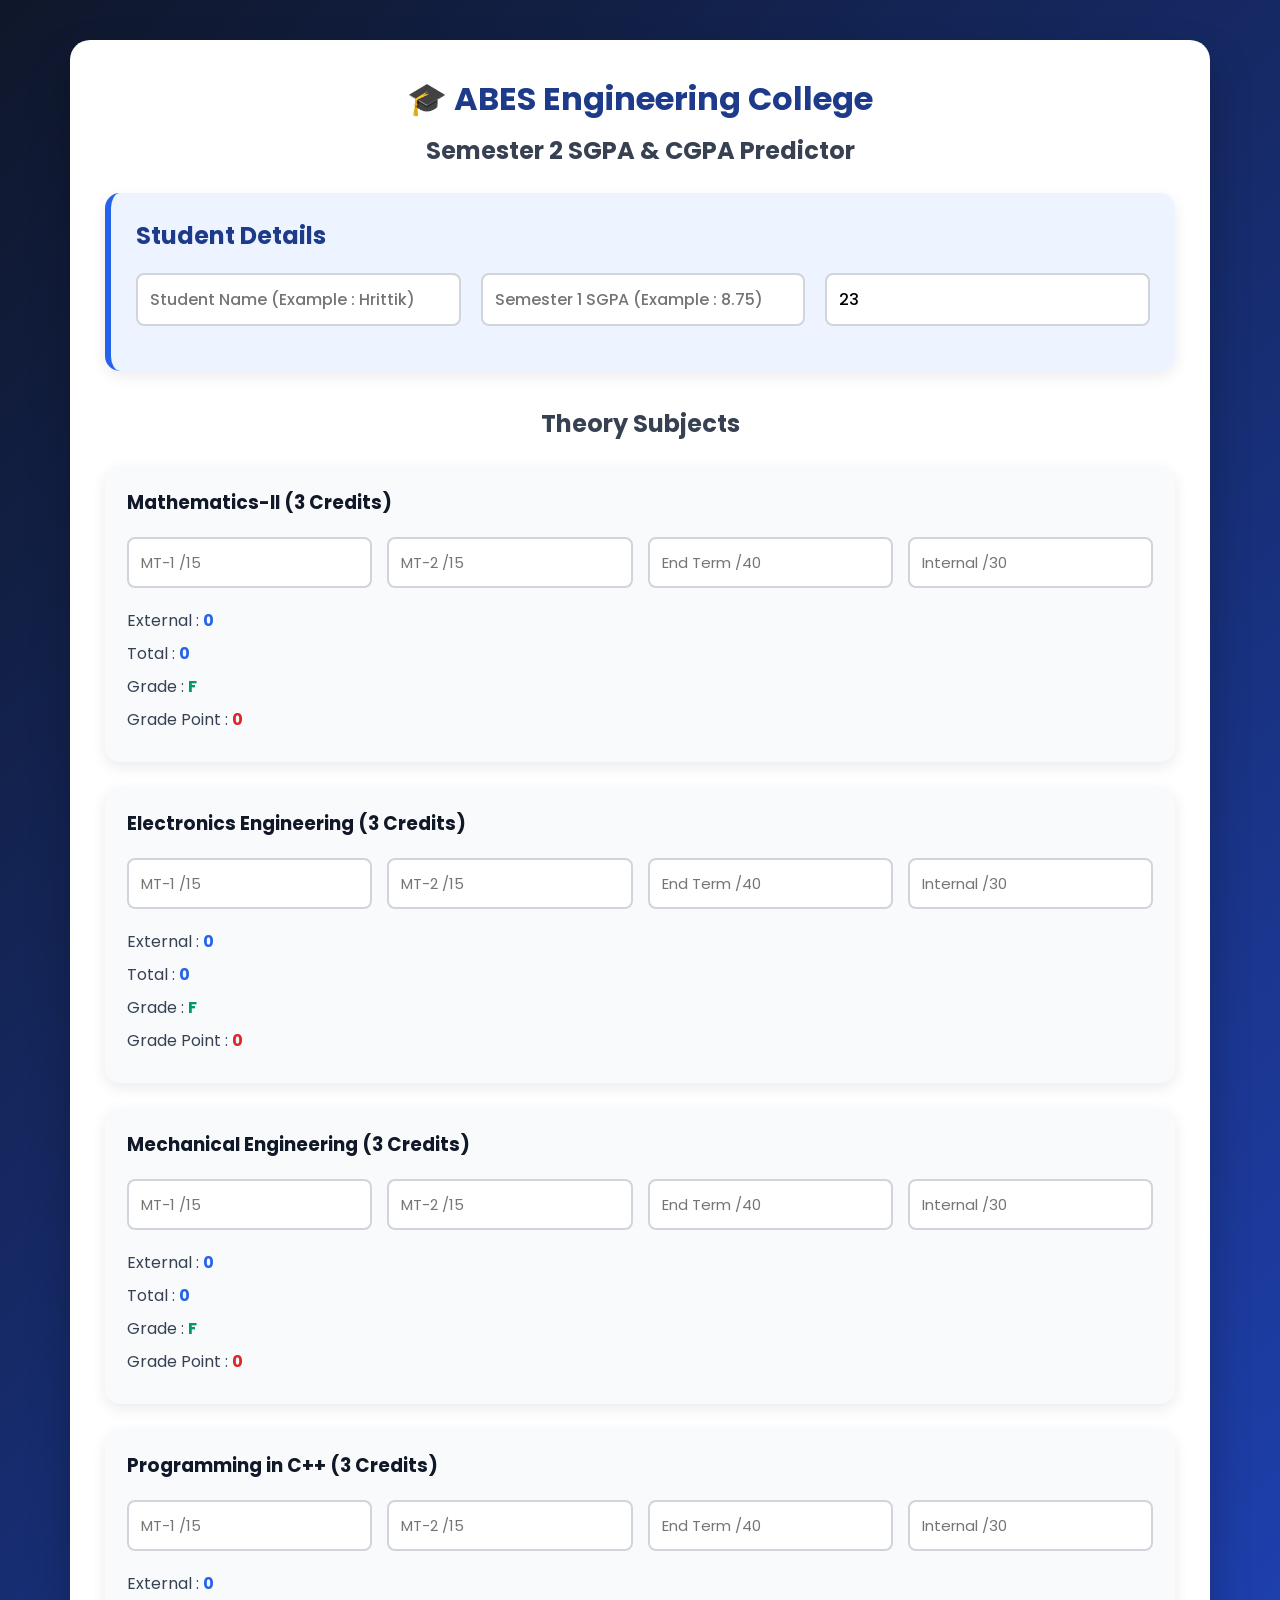
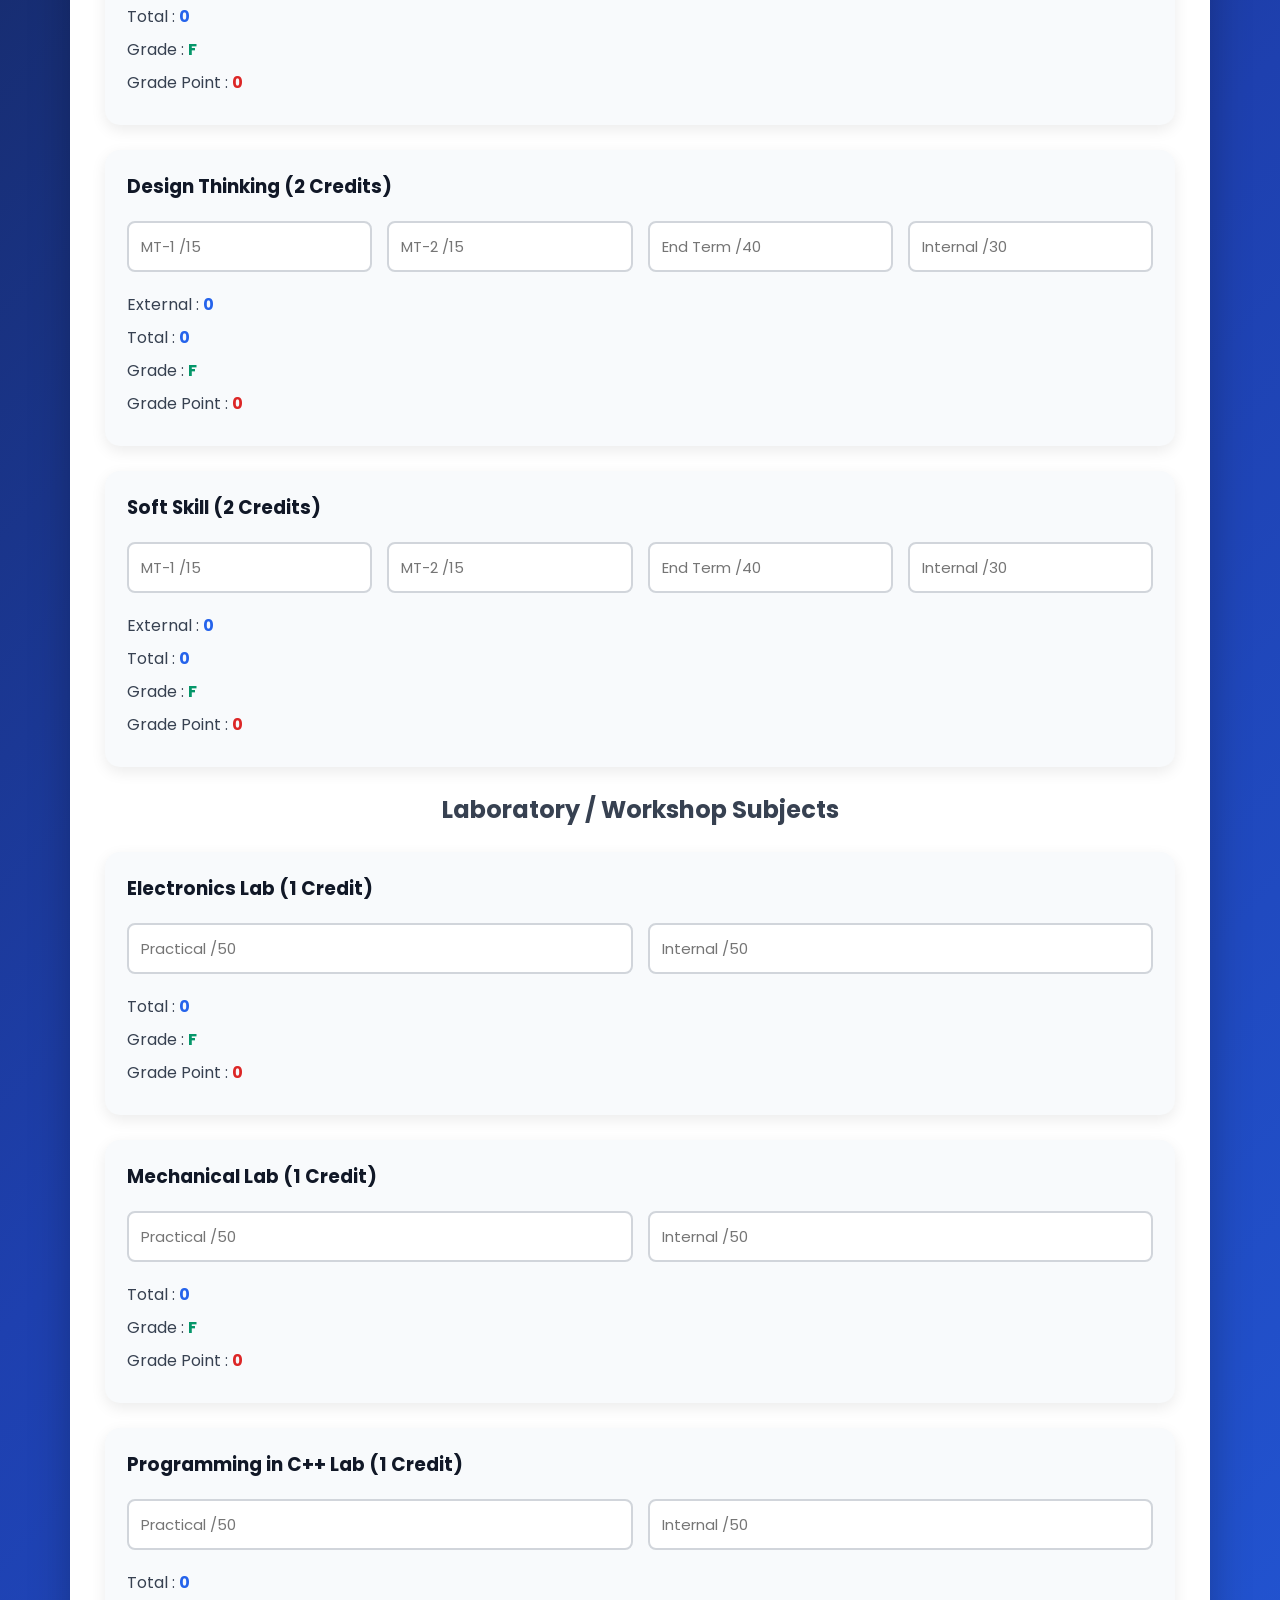
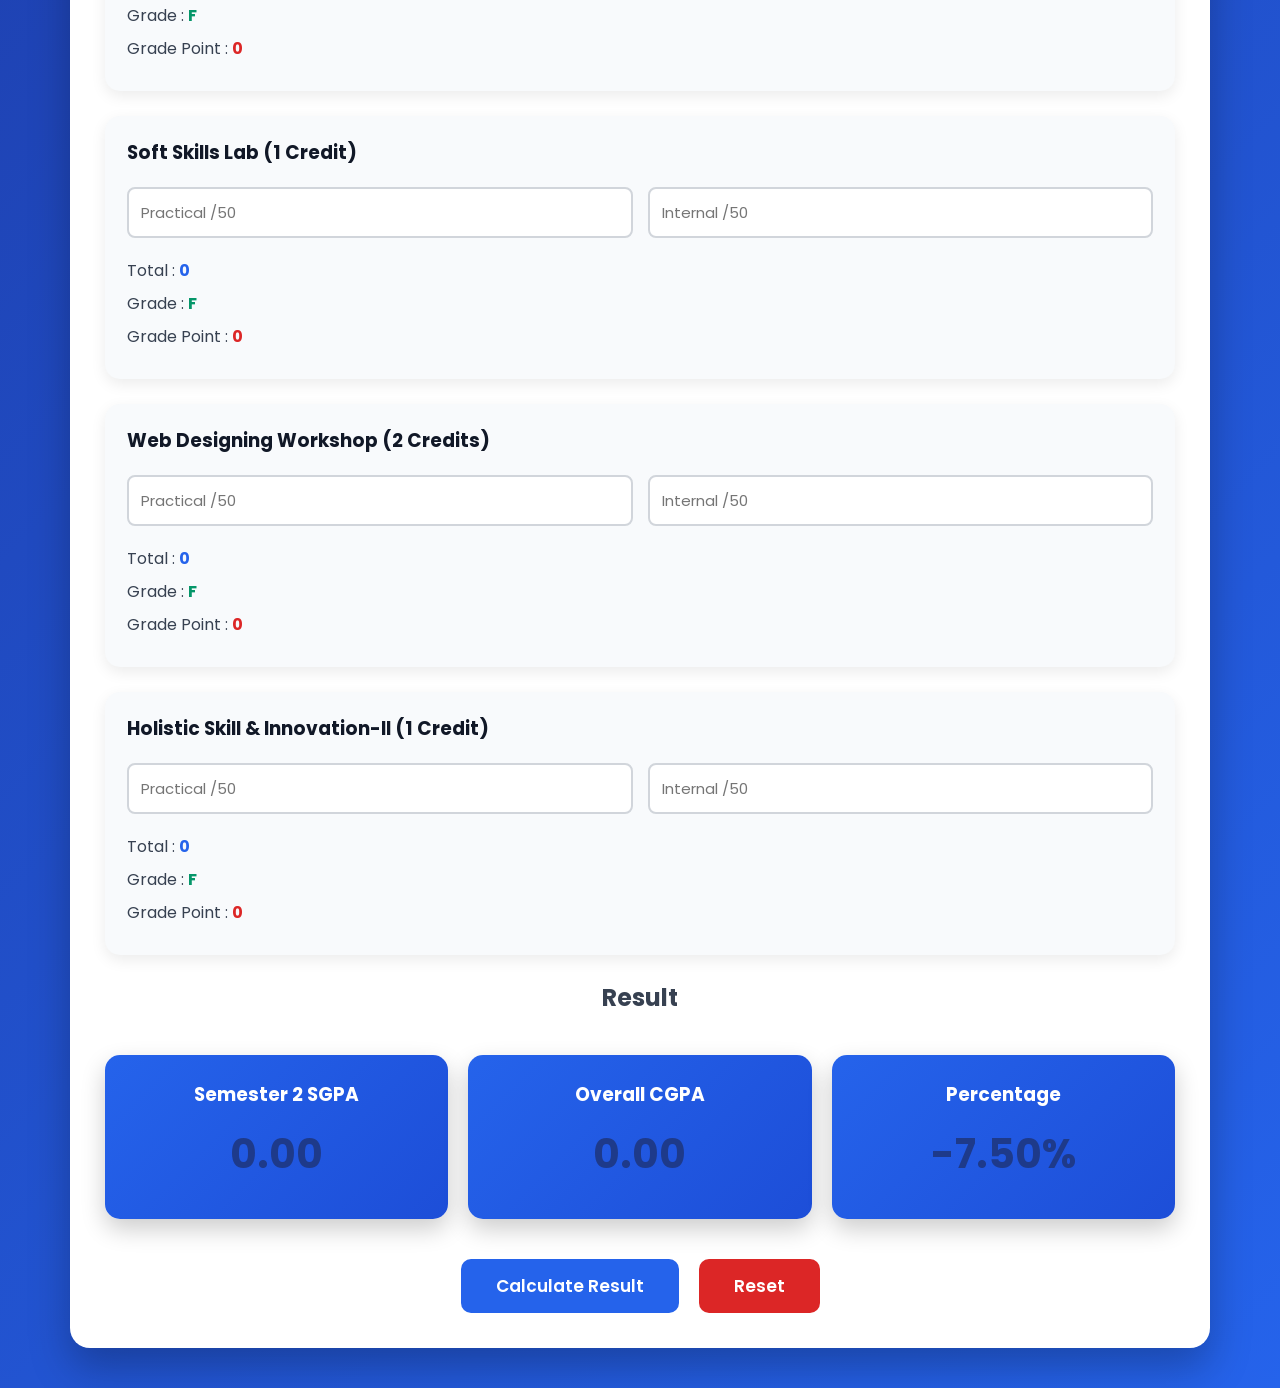
==== index.html @ 2aecf7f4 "cgpa calculator" ====
<!DOCTYPE html>
<html lang="en">

<head>

<meta charset="UTF-8">

<meta name="viewport" content="width=device-width, initial-scale=1.0">

<title>ABES SGPA & CGPA Predictor</title>

<link rel="stylesheet" href="style.css">

<link href="https://fonts.googleapis.com/css2?family=Poppins:wght@300;400;500;600;700&display=swap" rel="stylesheet">

</head>

<body>

<div class="container">

<h1>🎓 ABES Engineering College</h1>

<h2>Semester 2 SGPA & CGPA Predictor</h2>


<!-- ================= STUDENT DETAILS ================= -->

<div class="student-details">

<h2>Student Details</h2>

<div class="inputs">

<input
type="text"
id="studentName"
placeholder="Student Name (Example : Hrittik)">

<input
type="number"
id="previousSGPA"
placeholder="Semester 1 SGPA (Example : 8.75)"
step="0.01"
min="0"
max="10">

<input
type="number"
id="previousCredits"
placeholder="Semester 1 Credits"
value="23"
min="0"
max="100">

</div>

</div>


<!-- ================= THEORY SUBJECTS ================= -->

<h2>Theory Subjects</h2>


<!-- Mathematics-II -->

<div class="subject-card theory" data-credit="3">

<h3>Mathematics-II (3 Credits)</h3>

<div class="inputs">

<input type="number" class="mt1" placeholder="MT-1 /15" min="0" max="15">

<input type="number" class="mt2" placeholder="MT-2 /15" min="0" max="15">

<input type="number" class="end" placeholder="End Term /40" min="0" max="40">

<input type="number" class="internal" placeholder="Internal /30" min="0" max="30">

</div>

<p>External : <span class="external">0</span></p>

<p>Total : <span class="total">0</span></p>

<p>Grade : <span class="grade">--</span></p>

<p>Grade Point : <span class="gp">0</span></p>

</div>



<!-- Electronics Engineering -->

<div class="subject-card theory" data-credit="3">

<h3>Electronics Engineering (3 Credits)</h3>

<div class="inputs">

<input type="number" class="mt1" placeholder="MT-1 /15" min="0" max="15">

<input type="number" class="mt2" placeholder="MT-2 /15" min="0" max="15">

<input type="number" class="end" placeholder="End Term /40" min="0" max="40">

<input type="number" class="internal" placeholder="Internal /30" min="0" max="30">

</div>

<p>External : <span class="external">0</span></p>

<p>Total : <span class="total">0</span></p>

<p>Grade : <span class="grade">--</span></p>

<p>Grade Point : <span class="gp">0</span></p>

</div>



<!-- Mechanical Engineering -->

<div class="subject-card theory" data-credit="3">

<h3>Mechanical Engineering (3 Credits)</h3>

<div class="inputs">

<input type="number" class="mt1" placeholder="MT-1 /15" min="0" max="15">

<input type="number" class="mt2" placeholder="MT-2 /15" min="0" max="15">

<input type="number" class="end" placeholder="End Term /40" min="0" max="40">

<input type="number" class="internal" placeholder="Internal /30" min="0" max="30">

</div>

<p>External : <span class="external">0</span></p>

<p>Total : <span class="total">0</span></p>

<p>Grade : <span class="grade">--</span></p>

<p>Grade Point : <span class="gp">0</span></p>

</div><!-- Programming in C++ -->

<div class="subject-card theory" data-credit="3">

<h3>Programming in C++ (3 Credits)</h3>

<div class="inputs">

<input type="number" class="mt1" placeholder="MT-1 /15" min="0" max="15">

<input type="number" class="mt2" placeholder="MT-2 /15" min="0" max="15">

<input type="number" class="end" placeholder="End Term /40" min="0" max="40">

<input type="number" class="internal" placeholder="Internal /30" min="0" max="30">

</div>

<p>External : <span class="external">0</span></p>

<p>Total : <span class="total">0</span></p>

<p>Grade : <span class="grade">--</span></p>

<p>Grade Point : <span class="gp">0</span></p>

</div>



<!-- Design Thinking -->

<div class="subject-card theory" data-credit="2">

<h3>Design Thinking (2 Credits)</h3>

<div class="inputs">

<input type="number" class="mt1" placeholder="MT-1 /15" min="0" max="15">

<input type="number" class="mt2" placeholder="MT-2 /15" min="0" max="15">

<input type="number" class="end" placeholder="End Term /40" min="0" max="40">

<input type="number" class="internal" placeholder="Internal /30" min="0" max="30">

</div>

<p>External : <span class="external">0</span></p>

<p>Total : <span class="total">0</span></p>

<p>Grade : <span class="grade">--</span></p>

<p>Grade Point : <span class="gp">0</span></p>

</div>



<!-- Soft Skill -->

<div class="subject-card theory" data-credit="2">

<h3>Soft Skill (2 Credits)</h3>

<div class="inputs">

<input type="number" class="mt1" placeholder="MT-1 /15" min="0" max="15">

<input type="number" class="mt2" placeholder="MT-2 /15" min="0" max="15">

<input type="number" class="end" placeholder="End Term /40" min="0" max="40">

<input type="number" class="internal" placeholder="Internal /30" min="0" max="30">

</div>

<p>External : <span class="external">0</span></p>

<p>Total : <span class="total">0</span></p>

<p>Grade : <span class="grade">--</span></p>

<p>Grade Point : <span class="gp">0</span></p>

</div><!-- ================= LAB SUBJECTS ================= -->

<h2>Laboratory / Workshop Subjects</h2>

<!-- Electronics Lab -->
<div class="subject-card lab" data-credit="1">

    <h3>Electronics Lab (1 Credit)</h3>

    <div class="inputs">

        <input type="number" class="practical" placeholder="Practical /50" min="0" max="50">

        <input type="number" class="internalLab" placeholder="Internal /50" min="0" max="50">

    </div>

    <p>Total : <span class="total">0</span></p>

    <p>Grade : <span class="grade">--</span></p>

    <p>Grade Point : <span class="gp">0</span></p>

</div>


<!-- Mechanical Lab -->
<div class="subject-card lab" data-credit="1">

    <h3>Mechanical Lab (1 Credit)</h3>

    <div class="inputs">

        <input type="number" class="practical" placeholder="Practical /50" min="0" max="50">

        <input type="number" class="internalLab" placeholder="Internal /50" min="0" max="50">

    </div>

    <p>Total : <span class="total">0</span></p>

    <p>Grade : <span class="grade">--</span></p>

    <p>Grade Point : <span class="gp">0</span></p>

</div>


<!-- Programming in C++ Lab -->
<div class="subject-card lab" data-credit="1">

    <h3>Programming in C++ Lab (1 Credit)</h3>

    <div class="inputs">

        <input type="number" class="practical" placeholder="Practical /50" min="0" max="50">

        <input type="number" class="internalLab" placeholder="Internal /50" min="0" max="50">

    </div>

    <p>Total : <span class="total">0</span></p>

    <p>Grade : <span class="grade">--</span></p>

    <p>Grade Point : <span class="gp">0</span></p>

</div>


<!-- CAD Lab -->
<div class="subject-card lab" data-credit="1">

    <h3>Soft Skills Lab (1 Credit)</h3>

    <div class="inputs">

        <input type="number" class="practical" placeholder="Practical /50" min="0" max="50">

        <input type="number" class="internalLab" placeholder="Internal /50" min="0" max="50">

    </div>

    <p>Total : <span class="total">0</span></p>

    <p>Grade : <span class="grade">--</span></p>

    <p>Grade Point : <span class="gp">0</span></p>

</div>


<!-- Web Designing Workshop -->
<div class="subject-card lab" data-credit="2">

    <h3>Web Designing Workshop (2 Credits)</h3>

    <div class="inputs">

        <input type="number" class="practical" placeholder="Practical /50" min="0" max="50">

        <input type="number" class="internalLab" placeholder="Internal /50" min="0" max="50">

    </div>

    <p>Total : <span class="total">0</span></p>

    <p>Grade : <span class="grade">--</span></p>

    <p>Grade Point : <span class="gp">0</span></p>

</div>


<!-- Holistic Skill & Innovation-II -->
<div class="subject-card lab" data-credit="1">

    <h3>Holistic Skill & Innovation-II (1 Credit)</h3>

    <div class="inputs">

        <input type="number" class="practical" placeholder="Practical /50" min="0" max="50">

        <input type="number" class="internalLab" placeholder="Internal /50" min="0" max="50">

    </div>

    <p>Total : <span class="total">0</span></p>

    <p>Grade : <span class="grade">--</span></p>

    <p>Grade Point : <span class="gp">0</span></p>

</div>


<!-- ================= RESULT ================= -->

<h2>Result</h2>

<div class="result-section">

    <div class="result-card">

        <h3>Semester 2 SGPA</h3>

        <h1 id="sgpa">0.00</h1>

    </div>

    <div class="result-card">

        <h3>Overall CGPA</h3>

        <h1 id="cgpa">0.00</h1>

    </div>

    <div class="result-card">

        <h3>Percentage</h3>

        <h1 id="percentage">0.00%</h1>

    </div>

</div>


<!-- ================= BUTTONS ================= -->

<div class="button-box">

    <button id="calculateBtn">
        Calculate Result
    </button>

    <button id="resetBtn">
        Reset
    </button>

</div>

</div>

<script src="script.js"></script>

</body>
</html>
---- style.css ----
/* ===========================
   Google Font
=========================== */
@import url('https://fonts.googleapis.com/css2?family=Poppins:wght@300;400;500;600;700&display=swap');

*{
    margin:0;
    padding:0;
    box-sizing:border-box;
    font-family:'Poppins',sans-serif;
}

body{

    background:linear-gradient(135deg,#0f172a,#1e40af,#2563eb);

    min-height:100vh;

    padding:40px;

}

.container{

    width:95%;

    max-width:1200px;

    margin:auto;

    background:white;

    border-radius:20px;

    padding:35px;

    box-shadow:0 20px 40px rgba(0,0,0,.25);

}

h1{

    text-align:center;

    color:#1e3a8a;

    margin-bottom:10px;

}

h2{

    text-align:center;

    color:#374151;

    margin-bottom:25px;

}

h3{

    color:#111827;

}

.sem1-card{

    background:#dbeafe;

    border-left:6px solid #2563eb;

    padding:20px;

    border-radius:12px;

    margin-bottom:30px;

    text-align:center;

}

.sem1-card h1{

    color:#2563eb;

    margin:10px 0;

}

.subject-card{

    background:#f8fafc;

    border-radius:15px;

    padding:20px;

    margin-bottom:25px;

    box-shadow:0 5px 15px rgba(0,0,0,.08);

    transition:.3s;

}

.subject-card:hover{

    transform:translateY(-5px);

}

.inputs{

    display:grid;

    grid-template-columns:repeat(auto-fit,minmax(180px,1fr));

    gap:15px;

    margin:20px 0;

}

input{

    padding:12px;

    border:2px solid #d1d5db;

    border-radius:8px;

    font-size:15px;

    transition:.3s;

}

input:focus{

    outline:none;

    border-color:#2563eb;

    box-shadow:0 0 8px rgba(37,99,235,.3);

}

.subject-card p{

    margin:8px 0;

    font-size:16px;

    color:#374151;

}

.external,
.total{

    color:#2563eb;

    font-weight:700;

}

.grade{

    color:#059669;

    font-weight:700;

}

.gp{

    color:#dc2626;

    font-weight:700;

}/* ===========================
   RESULT SECTION
=========================== */

.result-section{

    display:grid;

    grid-template-columns:repeat(auto-fit,minmax(250px,1fr));

    gap:20px;

    margin-top:40px;

}

.result-card{

    background:linear-gradient(135deg,#2563eb,#1d4ed8);

    color:white;

    padding:25px;

    border-radius:15px;

    text-align:center;

    box-shadow:0 10px 25px rgba(0,0,0,.20);

    transition:.3s;

}

.result-card:hover{

    transform:translateY(-8px);

}

.result-card h3{

    color:white;

    margin-bottom:15px;

}

.result-card h1{

    font-size:40px;

    font-weight:700;

    transition:.3s;

}



/* ===========================
   BUTTONS
=========================== */

.button-box{

    display:flex;

    justify-content:center;

    gap:20px;

    margin-top:40px;

    flex-wrap:wrap;

}

button{

    padding:14px 35px;

    border:none;

    border-radius:10px;

    cursor:pointer;

    font-size:17px;

    font-weight:600;

    transition:.3s;

}

#calculateBtn{

    background:#2563eb;

    color:white;

}

#calculateBtn:hover{

    background:#1d4ed8;

    transform:translateY(-3px);

}

#resetBtn{

    background:#dc2626;

    color:white;

}

#resetBtn:hover{

    background:#b91c1c;

    transform:translateY(-3px);

}



/* ===========================
   SCROLL BAR
=========================== */

::-webkit-scrollbar{

    width:10px;

}

::-webkit-scrollbar-thumb{

    background:#2563eb;

    border-radius:20px;

}

::-webkit-scrollbar-track{

    background:#e5e7eb;

}



/* ===========================
   MOBILE RESPONSIVE
=========================== */

@media(max-width:900px){

    body{

        padding:20px;

    }

    .container{

        width:100%;

        padding:20px;

    }

    .inputs{

        grid-template-columns:1fr 1fr;

    }

}



@media(max-width:600px){

    h1{

        font-size:26px;

    }

    h2{

        font-size:20px;

    }

    h3{

        font-size:18px;

    }

    .inputs{

        grid-template-columns:1fr;

    }

    input{

        width:100%;

    }

    .button-box{

        flex-direction:column;

    }

    button{

        width:100%;

    }

    .result-card h1{

        font-size:32px;

    }

}



/* ===========================
   ANIMATION
=========================== */

@keyframes fadeIn{

    from{

        opacity:0;

        transform:translateY(30px);

    }

    to{

        opacity:1;

        transform:translateY(0);

    }

}

.container{

    animation:fadeIn .8s ease;

}
/* ===========================
   STUDENT DETAILS
=========================== */

.student-details{

    background:#eef4ff;

    border-left:6px solid #2563eb;

    padding:25px;

    border-radius:15px;

    margin-bottom:35px;

    box-shadow:0 5px 15px rgba(0,0,0,.08);

}

.student-details h2{

    text-align:left;

    margin-bottom:20px;

    color:#1e3a8a;

}

.student-details .inputs{

    display:grid;

    grid-template-columns:repeat(auto-fit,minmax(250px,1fr));

    gap:20px;

}

.student-details input{

    background:white;

    font-size:16px;

    font-weight:500;

}

.subject-card{

    border:2px solid transparent;

}

.subject-card:focus-within{

    border-color:#2563eb;

}
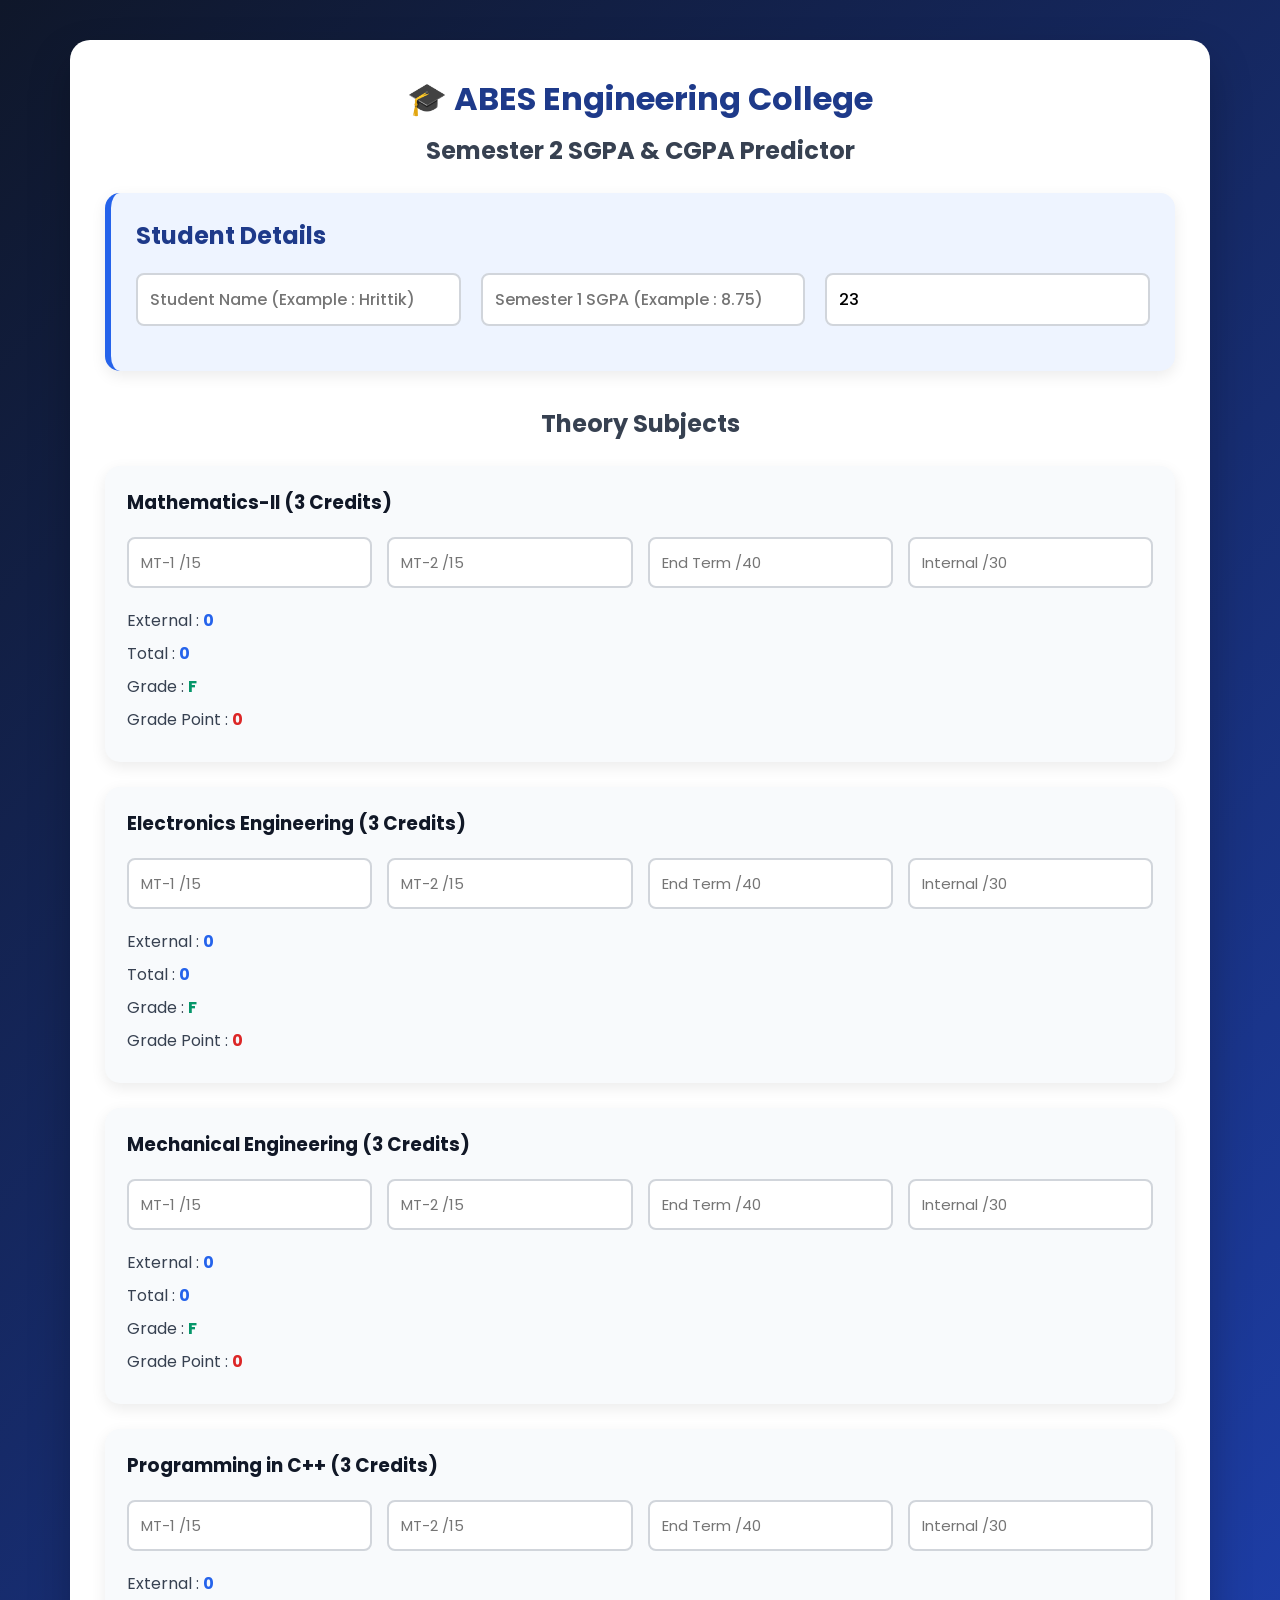
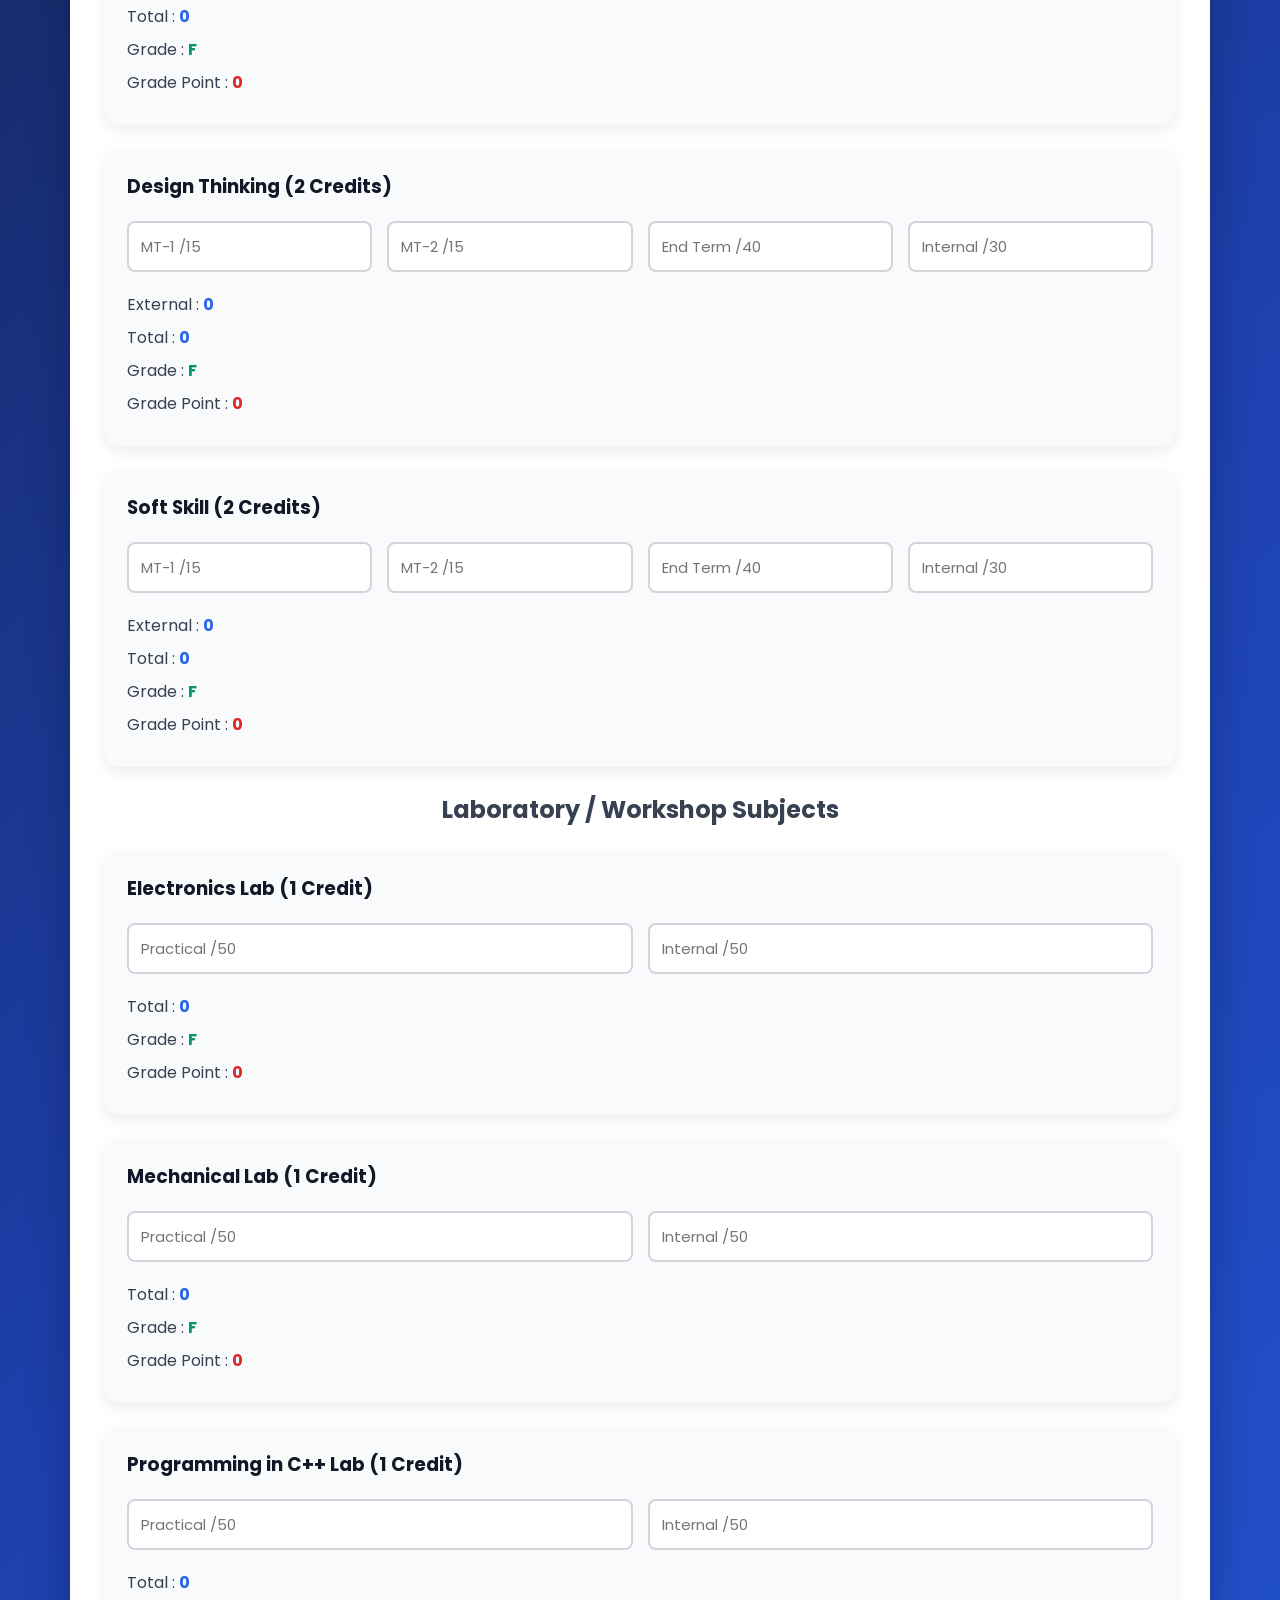
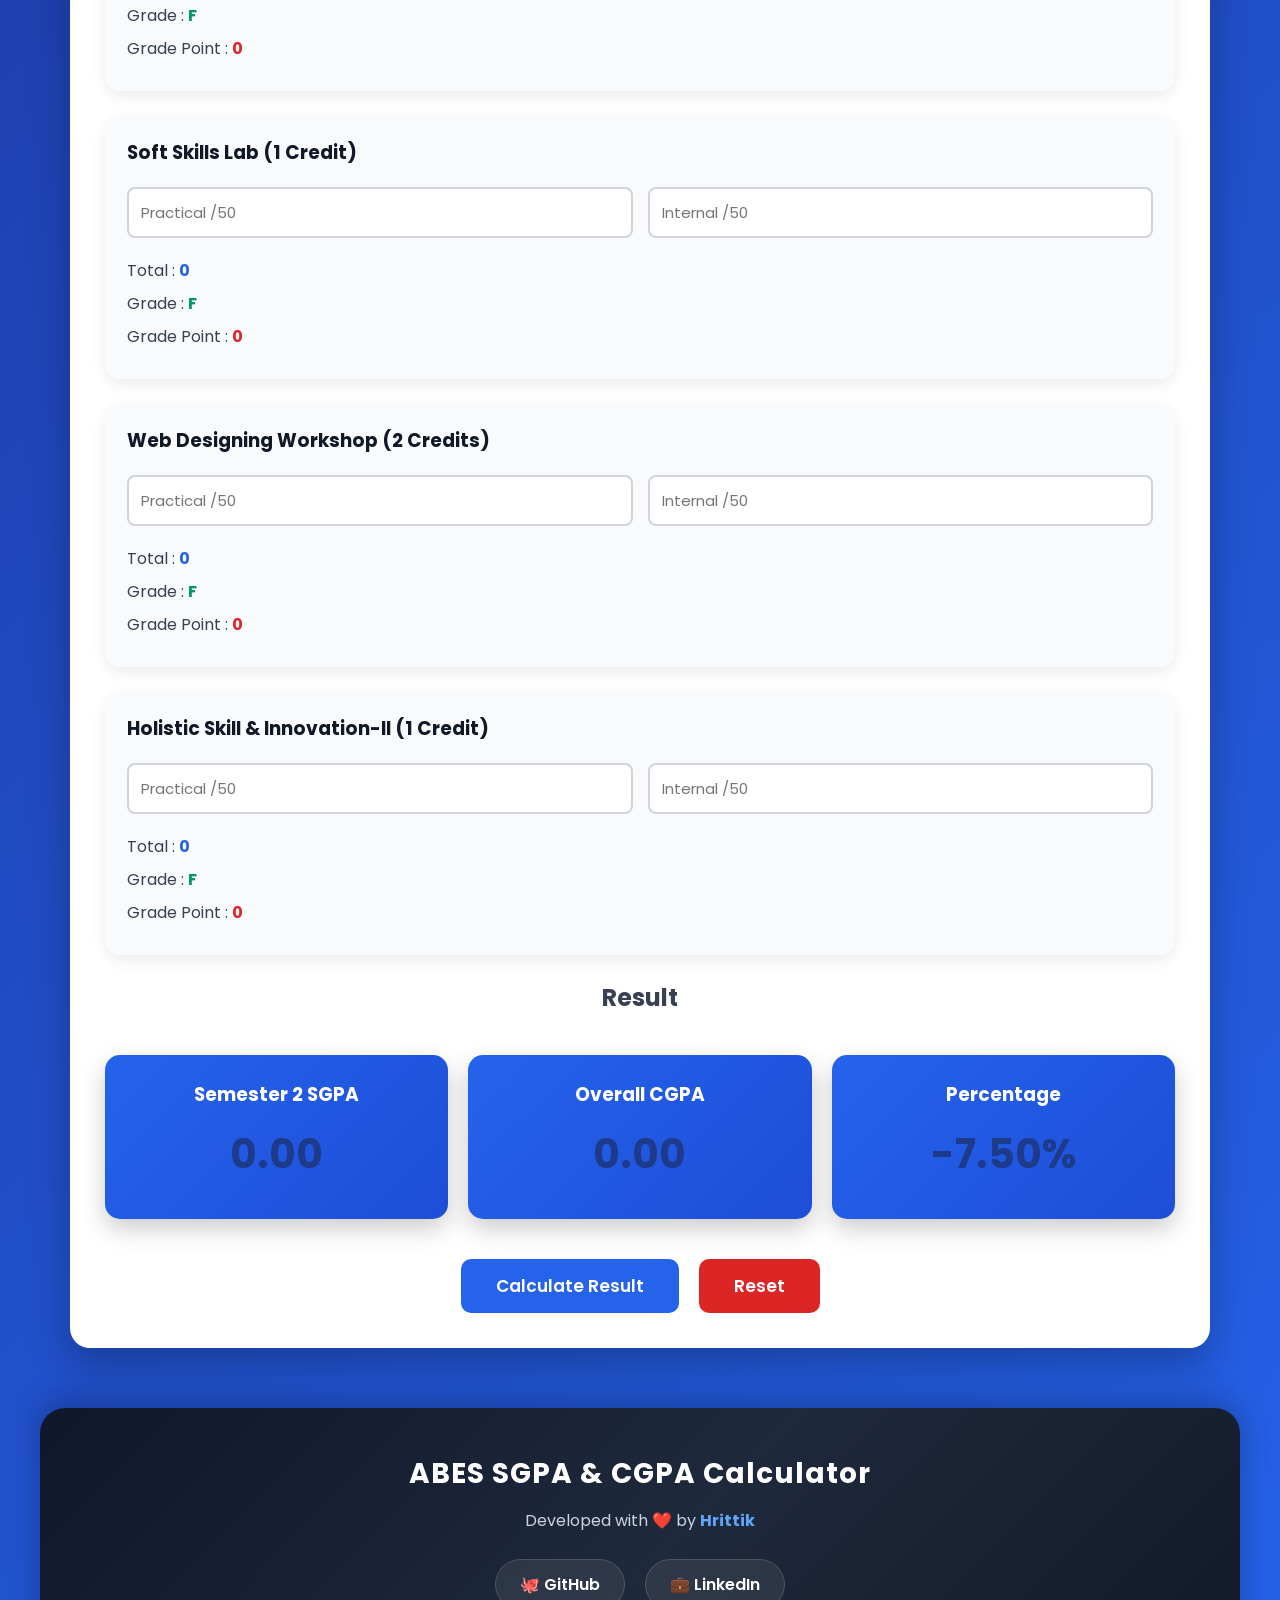
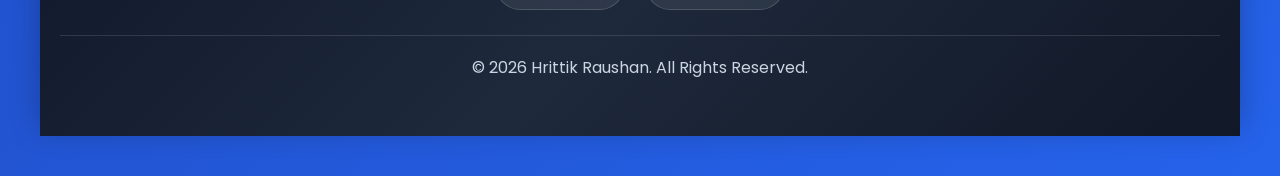
==== commit a839fa78: "CGPA Calculator" ====
--- a/index.html
+++ b/index.html
@@ -421,6 +421,29 @@
 </div>
 
 <script src="script.js"></script>
+<footer class="footer">
+
+    <h3>ABES SGPA & CGPA Calculator</h3>
+
+    <p>Developed with ❤️ by <strong>Hrittik</strong></p>
+
+    <div class="footer-links">
+
+        <a href="https://github.com/hrittikr" target="_blank">
+            🐙 GitHub
+        </a>
+
+        <a href="https://www.linkedin.com/in/hrittik-raushan-a6577b202/" target="_blank">
+            💼 LinkedIn
+        </a>
+
+    </div>
+
+    <p class="copyright">
+        © 2026 Hrittik Raushan. All Rights Reserved.
+    </p>
+
+</footer>
 
 </body>
 </html>
--- a/style.css
+++ b/style.css
@@ -508,4 +508,96 @@
 
     border-color:#2563eb;
 
-}+}
+/* ===========================
+   PREMIUM FOOTER
+=========================== */
+
+.footer{
+    margin-top:60px;
+    padding:45px 20px;
+    background:linear-gradient(135deg,#0f172a,#1e293b,#111827);
+    color:#fff;
+    text-align:center;
+    border-radius:25px 25px 0 0;
+    box-shadow:0 -8px 30px rgba(0,0,0,.25);
+}
+
+.footer h3{
+    font-size:28px;
+    margin-bottom:12px;
+    color:#ffffff;
+    letter-spacing:1px;
+}
+
+.footer p{
+    color:#cbd5e1;
+    font-size:16px;
+    margin:10px 0;
+    line-height:1.7;
+}
+
+.footer strong{
+    color:#60a5fa;
+}
+
+.footer-links{
+    margin:25px 0;
+    display:flex;
+    justify-content:center;
+    gap:20px;
+    flex-wrap:wrap;
+}
+
+.footer-links a{
+    display:flex;
+    align-items:center;
+    gap:8px;
+    padding:12px 24px;
+    border-radius:50px;
+    background:rgba(255,255,255,.08);
+    backdrop-filter:blur(10px);
+    border:1px solid rgba(255,255,255,.15);
+    color:#fff;
+    text-decoration:none;
+    font-weight:600;
+    transition:.35s ease;
+}
+
+.footer-links a:hover{
+    transform:translateY(-5px);
+    background:#2563eb;
+    box-shadow:0 10px 25px rgba(37,99,235,.45);
+}
+
+.copyright{
+    margin-top:25px;
+    font-size:14px;
+    color:#94a3b8;
+    border-top:1px solid rgba(255,255,255,.12);
+    padding-top:18px;
+}
+
+/* Mobile */
+
+@media(max-width:768px){
+
+    .footer{
+        padding:35px 15px;
+    }
+
+    .footer h3{
+        font-size:22px;
+    }
+
+    .footer-links{
+        flex-direction:column;
+        align-items:center;
+    }
+
+    .footer-links a{
+        width:220px;
+        justify-content:center;
+    }
+
+}
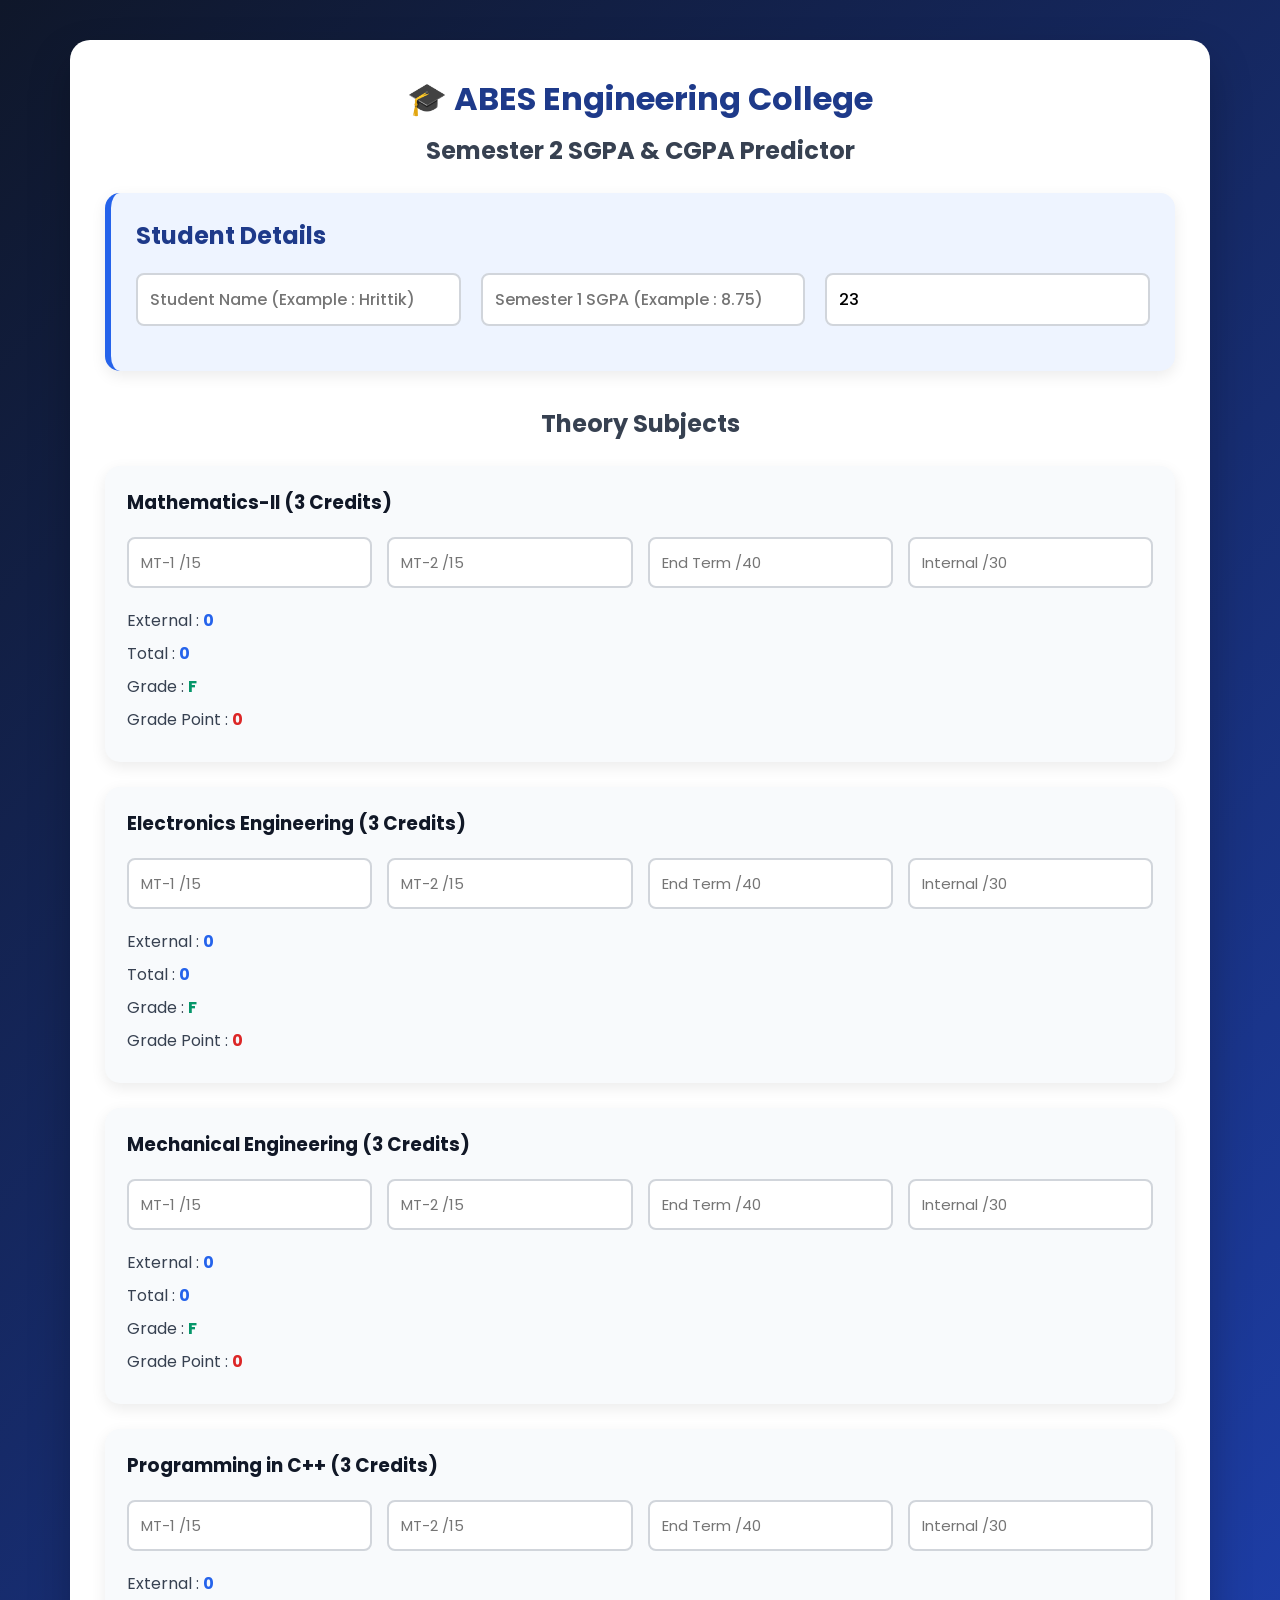
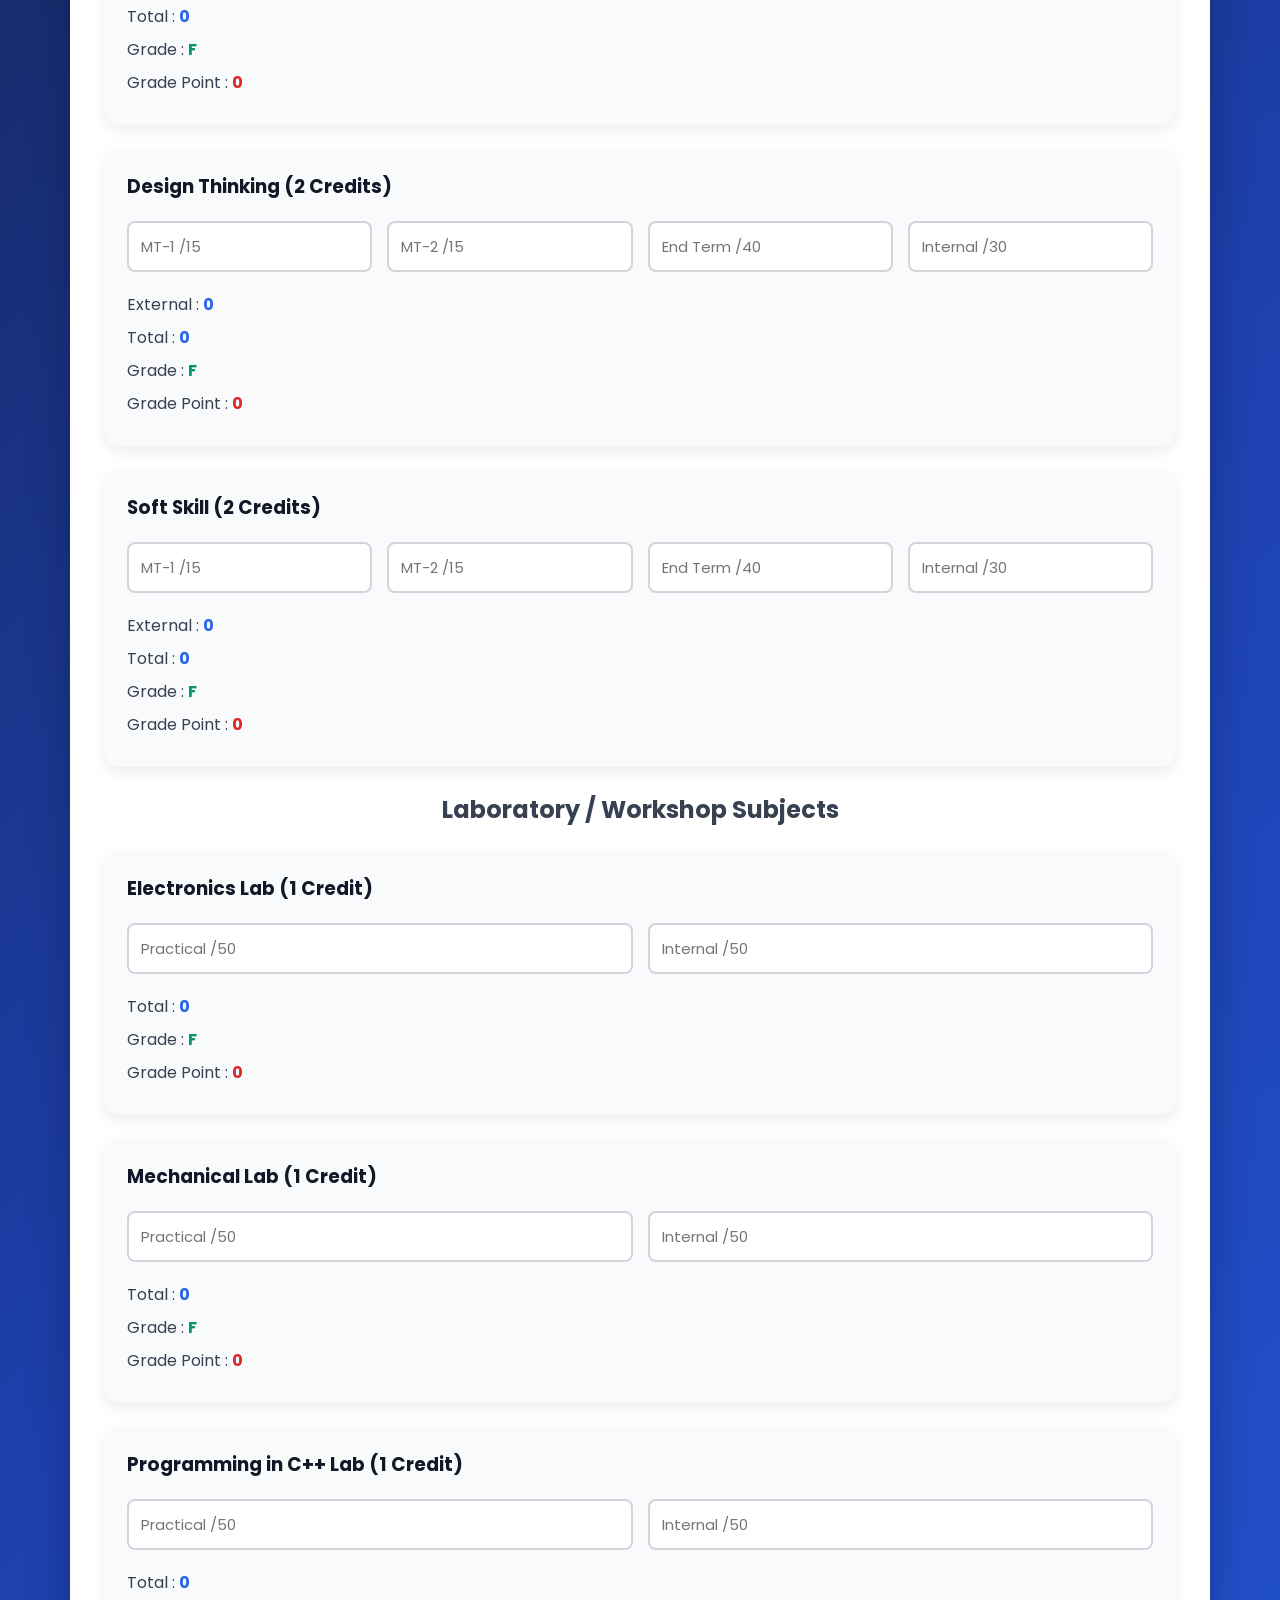
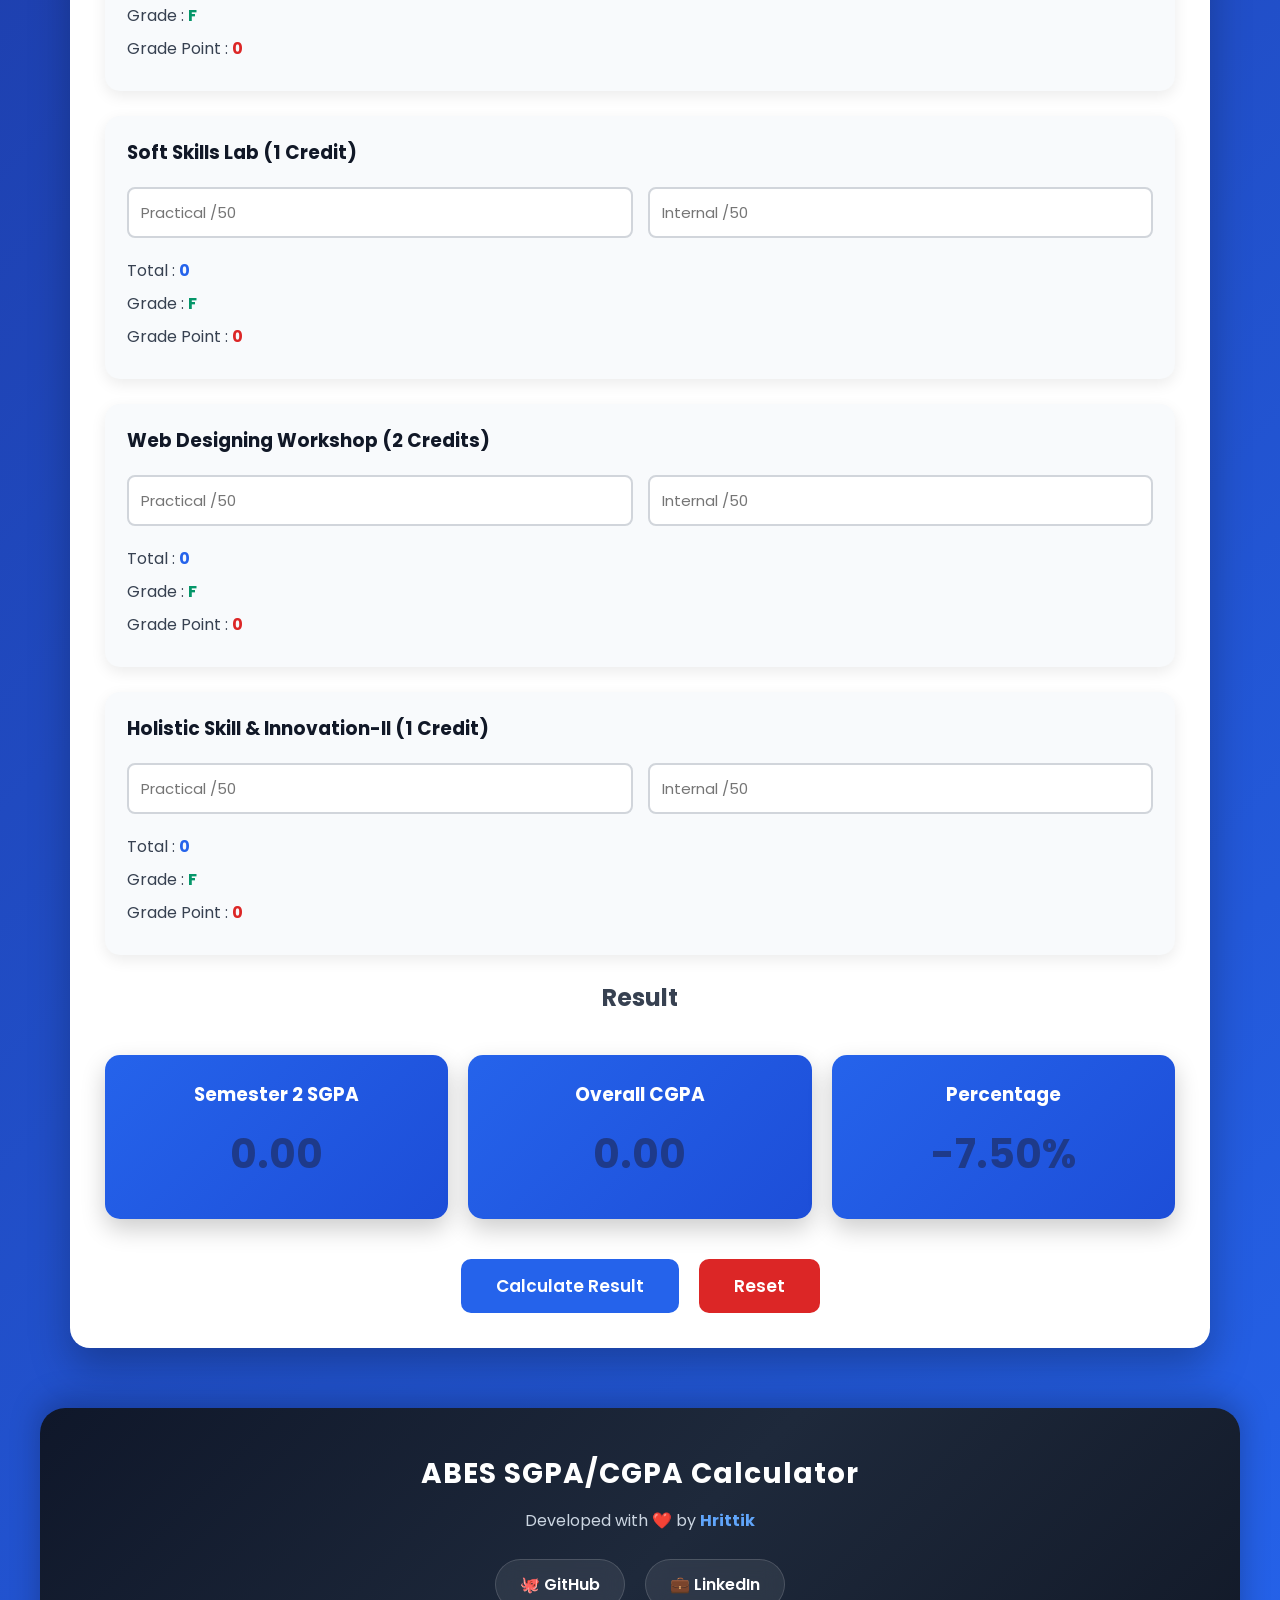
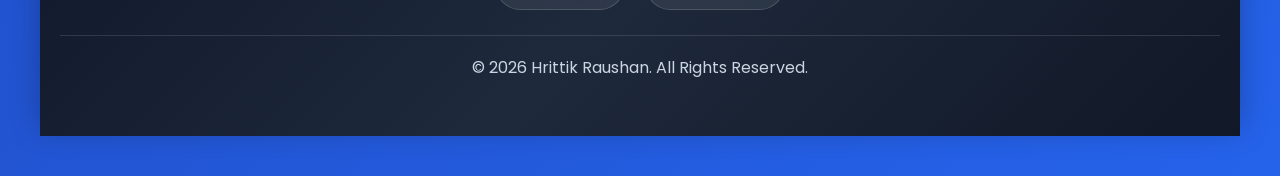
==== commit 3967dfa9: "CGPA" ====
--- a/index.html
+++ b/index.html
@@ -423,7 +423,7 @@
 <script src="script.js"></script>
 <footer class="footer">
 
-    <h3>ABES SGPA & CGPA Calculator</h3>
+    <h3>ABES SGPA/CGPA Calculator</h3>
 
     <p>Developed with ❤️ by <strong>Hrittik</strong></p>
 
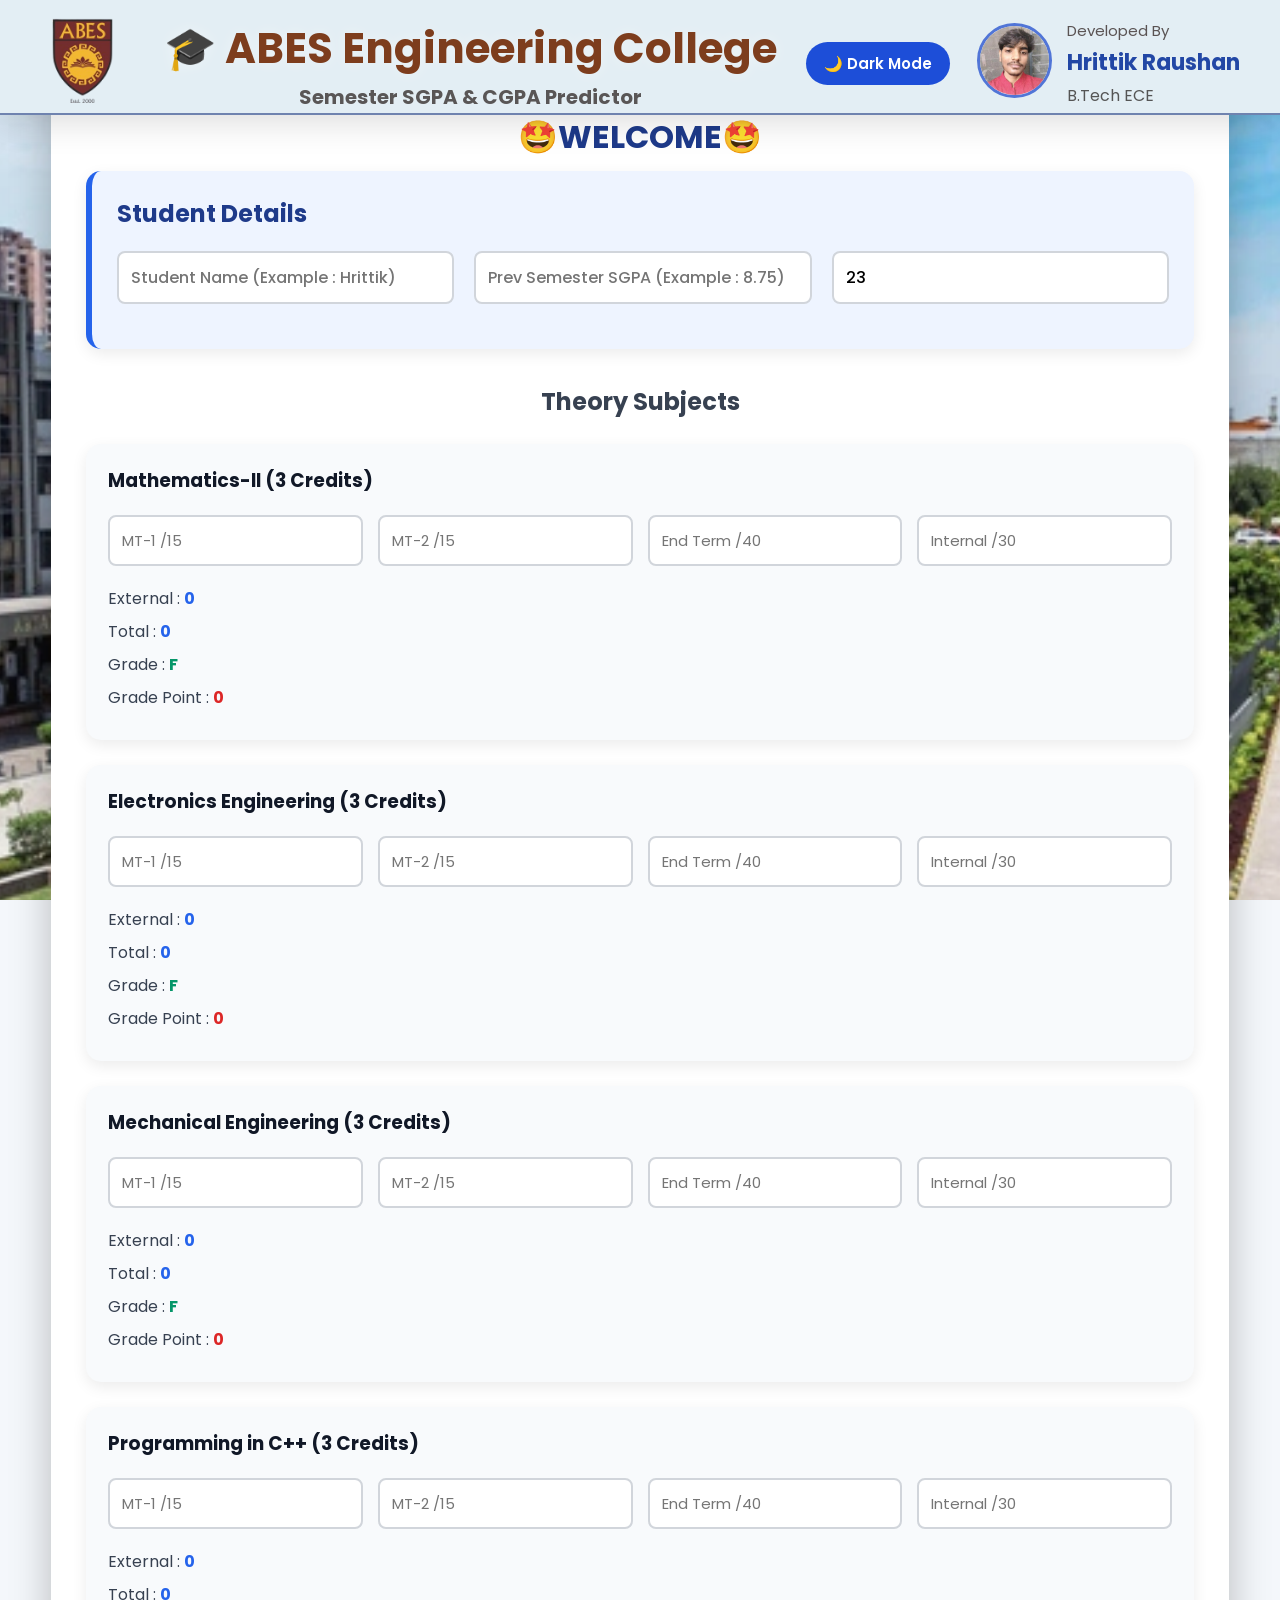
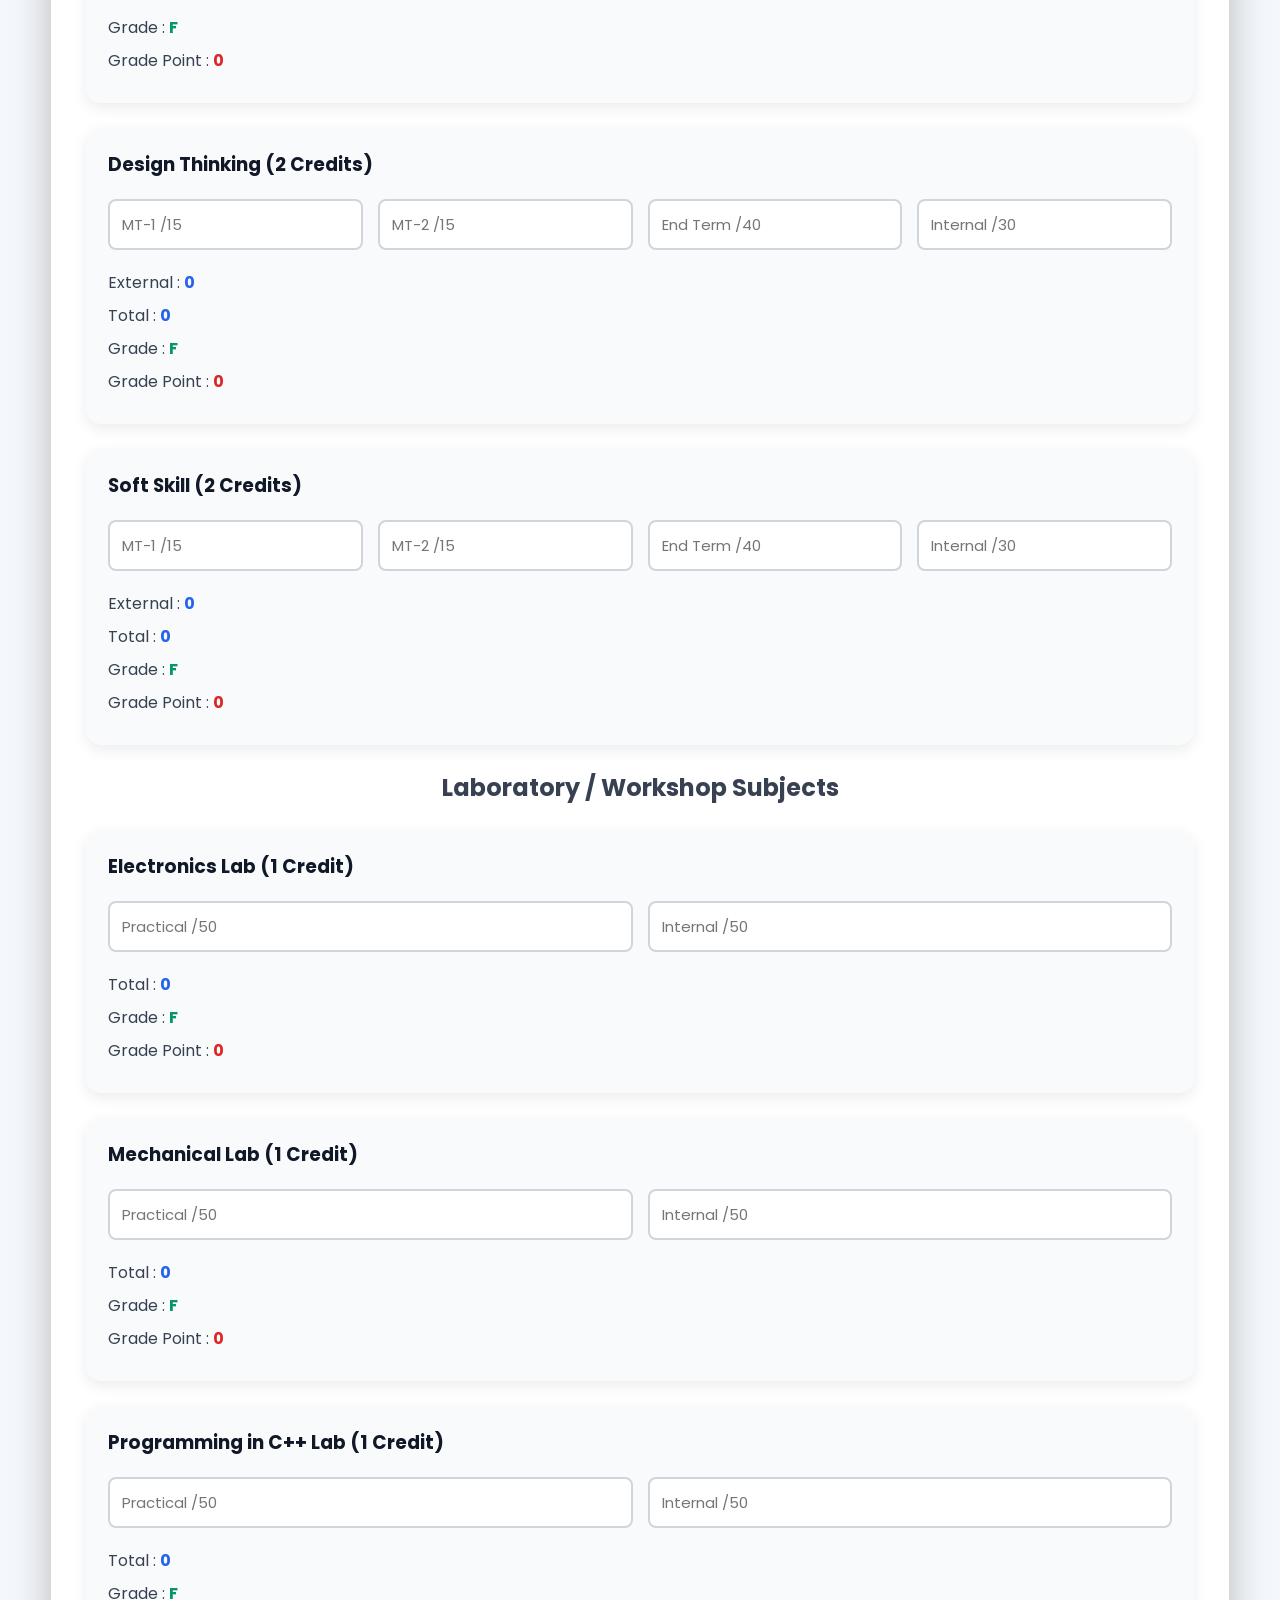
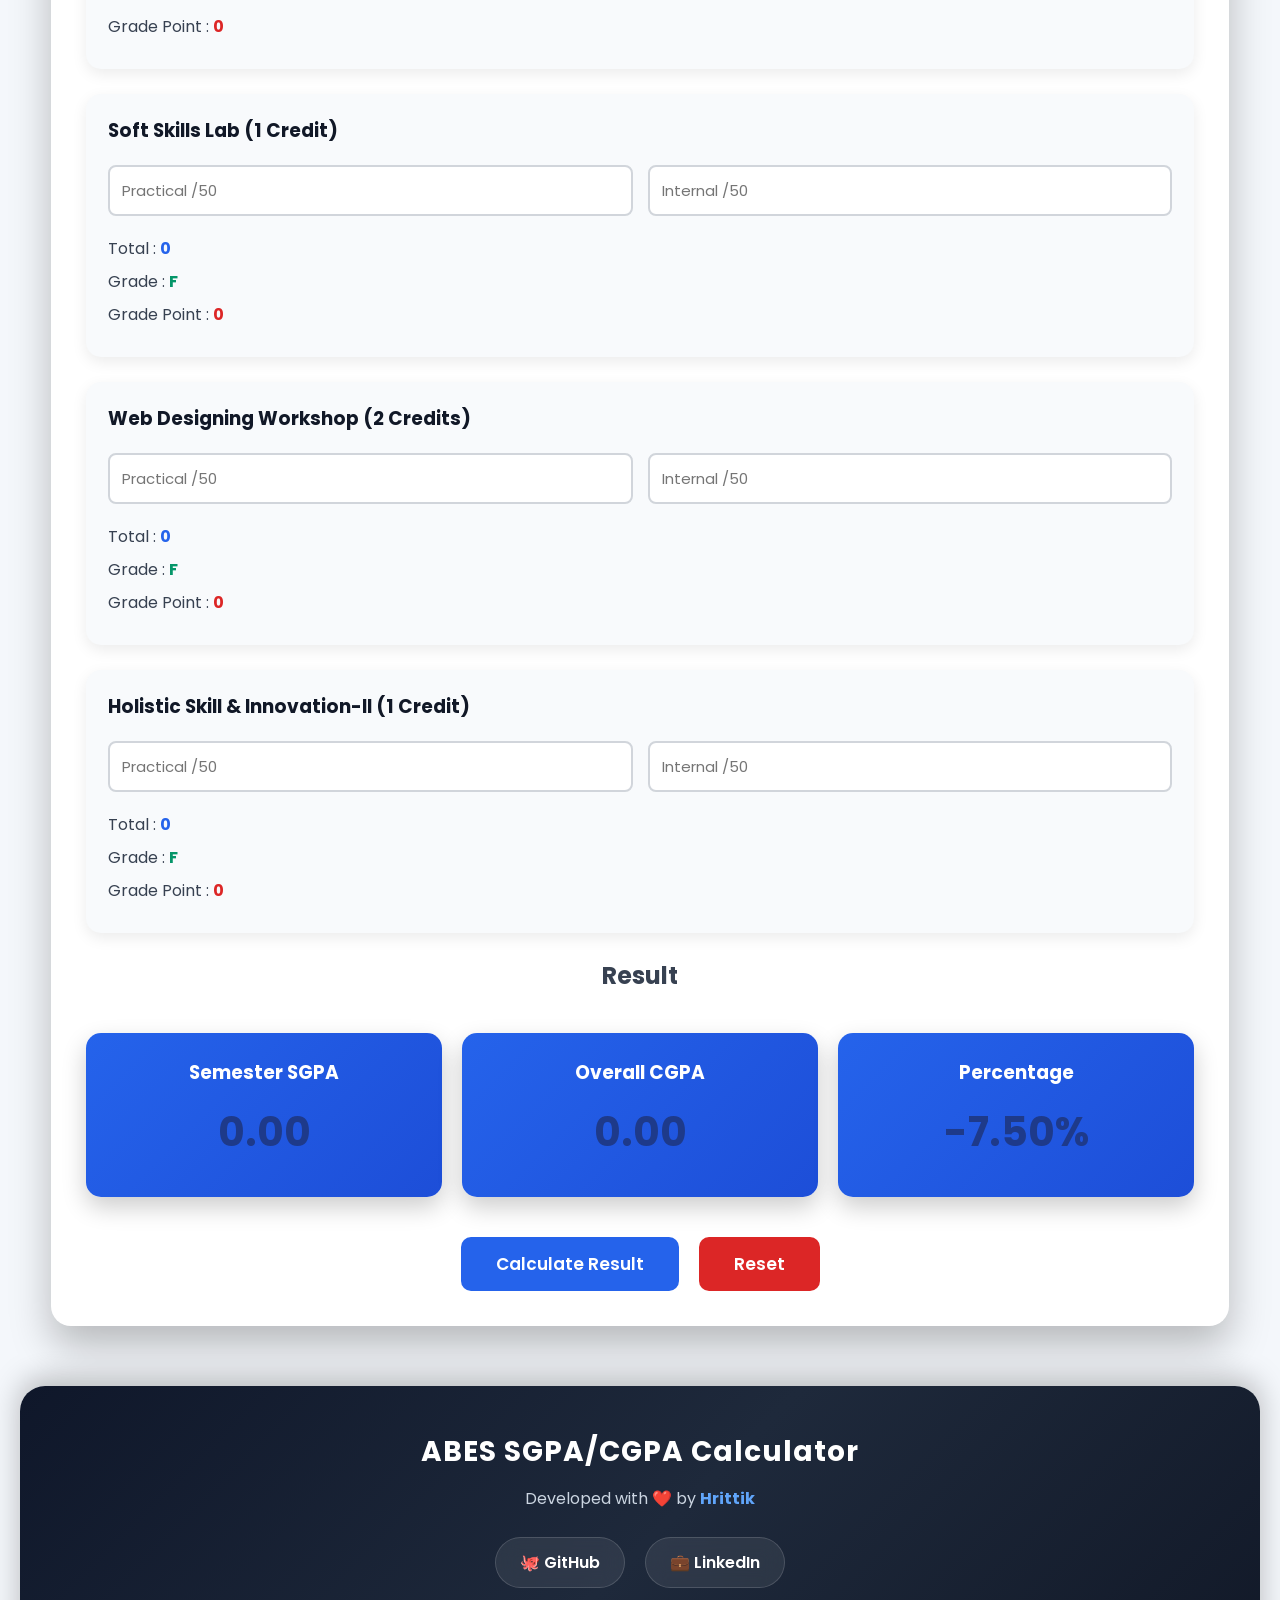
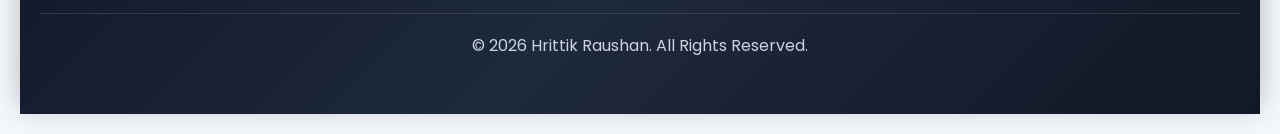
==== commit f24565ca: "CGPA calculator" ====
--- a/index.html
+++ b/index.html
@@ -8,6 +8,11 @@
 <meta name="viewport" content="width=device-width, initial-scale=1.0">
 
 <title>ABES SGPA & CGPA Predictor</title>
+<meta name="description" content="Free ABES Engineering College SGPA & CGPA Calculator. Calculate Semester SGPA and overall CGPA instantly using your marks.">
+
+<meta name="keywords" content="ABES SGPA Calculator, ABES CGPA Calculator, ABES Engineering College, SGPA Calculator, CGPA Calculator">
+
+<meta name="author" content="Hrittik Raushan">
 
 <link rel="stylesheet" href="style.css">
 
@@ -16,12 +21,62 @@
 </head>
 
 <body>
+    <header class="top-header">
+
+    <!-- Left Logo -->
+    <div class="college-info">
+        <a href="https://www.abes.ac.in/" target="_blank">
+    
+        <img src="image/abeslogo.jpg" alt="ABES Logo">
+    </a>
+        <div>
+            <!-- <h2>ABES Engineering College</h2> -->
+        </div>
+    </div>
+
+
+    <!-- Center Title -->
+    <div class="title-section">
+
+        <h1>🎓 ABES Engineering College</h1>
+
+        <h3>Semester SGPA & CGPA Predictor</h3>
+
+    </div>
+    <button id="theme-toggle">🌙 Dark Mode</button>
+
+
+    <!-- Right Developer -->
+    <div class="developer">
+        <a href="https://www.linkedin.com/in/hrittik-raushan-a6577b202/" target="_blank">
+            <img src="image/profilepic.jpg" alt="Developer" >
+        
+
+        <!-- <img src="image/profilepic.jpg" alt="Developer"> -->
+    </a>
+
+        <div>
+            <p>Developed By </p> 
+
+            <h4>Hrittik Raushan</h4>
+
+            <span>B.Tech ECE</span>
+
+        </div>
+
+    </div>
+
+</header>
+
+    
+
 
 <div class="container">
 
 <h1>🎓 ABES Engineering College</h1>
-
-<h2>Semester 2 SGPA & CGPA Predictor</h2>
+<h1>    🤩WELCOME🤩    </h1>
+
+<!-- <h2>Semester SGPA & CGPA Predictor</h2> -->
 
 
 <!-- ================= STUDENT DETAILS ================= -->
@@ -40,7 +95,7 @@
 <input
 type="number"
 id="previousSGPA"
-placeholder="Semester 1 SGPA (Example : 8.75)"
+placeholder="Prev Semester SGPA (Example : 8.75)"
 step="0.01"
 min="0"
 max="10">
@@ -379,7 +434,7 @@
 
     <div class="result-card">
 
-        <h3>Semester 2 SGPA</h3>
+        <h3>Semester SGPA</h3>
 
         <h1 id="sgpa">0.00</h1>
 
--- a/style.css
+++ b/style.css
@@ -17,6 +17,300 @@
     min-height:100vh;
 
     padding:40px;
+
+}
+
+.top-header{
+    position: fixed;
+    top: 0;
+    left: 0;
+
+    width: 100%;
+    height: 115px;
+
+    display: flex;
+    flex-wrap: wrap;
+    justify-content: space-between;
+    align-items: center;
+
+    padding: 15px 40px;
+
+    background: rgba(255,255,255,0.96);
+    backdrop-filter: blur(10px);
+
+    box-shadow: 0 5px 20px rgba(0,0,0,0.15);
+
+    z-index: 9999;
+
+    box-sizing: border-box;
+}
+.top-header{
+
+    background:#e3eef4;
+
+    border-bottom:2px solid #6f83af;
+
+    box-shadow:0 10px 30px rgba(0,0,0,.12);
+
+}
+.college-info img,
+.developer img{
+
+    transition:.4s;
+}
+
+.college-info img:hover,
+.developer img:hover{
+
+    transform:scale(1.08);
+}
+/* LEFT */
+
+.college-info{
+
+    display:flex;
+    align-items:center;
+    gap:10px;
+}
+
+.college-info img{
+
+    width:85px;
+    height:85px;
+    position: relative;
+    
+
+    object-fit:contain;
+}
+
+.college-info h2{
+
+    color:#7d1f1f;
+    font-size:30px;
+    margin:0;
+}
+
+.college-info p{
+
+    margin:5px 0 0;
+    color:#444;
+}
+
+
+/* CENTER */
+.title-section h1{
+
+    color:white;
+
+    text-shadow:0 0 15px rgba(255,255,255,.4);
+}
+
+.title-section{
+
+    text-align:center;
+}
+
+.title-section h1{
+
+    color:#7d3d1d;
+
+    margin: 2px;;
+
+    font-size:42px;
+}
+
+.title-section h3{
+
+    margin-top:2px;
+
+    color:#595656;
+
+    font-size:20px;
+}
+
+/* toggle dark theme */
+#theme-toggle{
+    padding:10px 18px;
+    border:none;
+    border-radius:30px;
+    background:#1d4ed8;
+    color:white;
+    font-size:15px;
+    font-weight:600;
+    cursor:pointer;
+    transition:.3s;
+}
+
+#theme-toggle:hover{
+    background:#0f3bbd;
+    transform:scale(1.05);
+}
+/* ================= DARK MODE ================= */
+
+body.dark{
+    background:#121212;
+    color:#ffffff;
+}
+
+/* Header */
+
+body.dark .top-header{
+    background:#1b1b1b;
+    color:white;
+}
+
+/* Cards */
+
+body.dark .card,
+body.dark .container,
+body.dark .subject-card,
+body.dark .result-card{
+    background:#1e1e1e;
+    color:white;
+}
+
+/* Inputs */
+
+body.dark input,
+body.dark select{
+    background:#2c2c2c;
+    color:white;
+    border:1px solid #555;
+}
+
+/* Table */
+
+body.dark table{
+    background:#1e1e1e;
+    color:white;
+}
+
+body.dark th{
+    background:#0d47a1;
+}
+
+body.dark td{
+    border-color:#444;
+}
+
+/* Buttons */
+
+body.dark button{
+    background:#2563eb;
+    color:white;
+}
+
+/* Footer */
+
+body.dark footer{
+    background:#181818;
+    color:white;
+}
+
+/* Links */
+
+body.dark a{
+    color:#60a5fa;
+}
+
+
+/* RIGHT */
+
+.developer{
+
+    display:flex;
+    align-items:center;
+    gap:15px;
+    flex-wrap: wrap;
+}
+
+.developer img{
+
+    width:75px;
+
+    height:75px;
+    size-adjust: small-caps;
+
+    border-radius:50%;
+
+    object-fit:cover;
+
+    border:3px solid #5175d7;
+}
+
+.developer p{
+
+    margin:0;
+
+    color:#5a5353;
+
+    font-size:15px;
+}
+
+.developer h4{
+
+    margin:4px 0;
+
+    color:#2247a5;
+
+    font-size:22px;
+}
+
+.developer span{
+
+    color:#555;
+
+    font-size:16px;
+}
+@media(max-width:900px){
+
+.top-header{
+
+    flex-direction:column;
+
+    gap:25px;
+
+    text-align:center;
+}
+
+.college-info,
+.developer{
+
+    flex-direction:column;
+}
+
+.title-section h1{
+
+    font-size:32px;
+}
+
+.title-section h3{
+
+    font-size:22px;
+}
+
+}
+
+body{
+    position: relative;
+    margin:0;
+    padding:20px;
+    background:#f4f7fb;
+    overflow-x:hidden;
+}
+
+body::before{
+    content:"";
+    position:fixed;
+    inset:0;
+
+    background:url("image/ABESbg.webp") center center no-repeat;
+    background-size:1620px;
+
+    opacity:0.97;          /* 0.05 - 0.10 looks best */
+    z-index:-1;
+    pointer-events:none;
+
 
 }
 
@@ -601,3 +895,241 @@
     }
 
 }
+
+/* ===================================================
+                PREMIUM DARK MODE
+=================================================== */
+
+html{
+    transition:0.4s;
+}
+
+body{
+    transition:.4s;
+}
+
+/* ---------- Body ---------- */
+
+body.dark{
+
+    background:#0f172a;
+    color:#f8fafc;
+
+}
+
+/* Background image dark */
+
+body.dark::before{
+
+    opacity:.10;
+    filter:brightness(.35);
+
+}
+
+/* ---------- Header ---------- */
+
+body.dark .top-header{
+
+    background:linear-gradient(135deg,#0f172a,#1e293b);
+
+    border-bottom:1px solid rgba(255,255,255,.08);
+
+    box-shadow:0 5px 25px rgba(0,0,0,.45);
+
+}
+
+
+/* ---------- Main Cards ---------- */
+
+body.dark .student-card,
+body.dark .subject-card,
+body.dark .result-card,
+body.dark .container{
+
+    background:#1e293b;
+
+    border:1px solid #334155;
+
+    box-shadow:0 10px 30px rgba(0,0,0,.35);
+
+}
+
+/* ---------- Inputs ---------- */
+
+body.dark input,
+body.dark select{
+
+    background:#334155;
+
+    color:#ffffff;
+
+    border:1px solid #475569;
+
+}
+
+body.dark input::placeholder{
+
+    color:#cbd5e1;
+
+}
+
+/* ---------- Buttons ---------- */
+
+body.dark button{
+
+    background:#2563eb;
+
+    color:white;
+
+}
+
+body.dark button:hover{
+
+    background:#1d4ed8;
+
+}
+
+/* ---------- Titles ---------- */
+
+body.dark h1
+{
+
+    color:#bbc1c8;
+
+}
+body.dark h2
+{
+
+    color:#15191e;
+
+}
+body.dark h3
+{
+
+    color:#888e95;
+
+}
+body.dark h4
+{
+
+    color:#e0e0e0;
+
+}
+body.dark h5{
+
+    color:#e5dcdc;
+
+}
+
+/* Subject Heading */
+
+body.dark .subject-title{
+
+    color:#eee6e6;
+
+}
+
+/* ---------- Labels ---------- */
+
+body.dark label,
+body.dark p,
+body.dark span{
+
+    color:#f3f3f3;
+
+}
+
+/* ---------- Table ---------- */
+
+body.dark table{
+
+    background:#1e293b;
+
+    color:white;
+
+}
+
+body.dark th{
+
+    background:#2563eb;
+
+    color:white;
+
+}
+
+body.dark td{
+
+    border-color:#334155;
+
+}
+
+/* ---------- Footer ---------- */
+
+body.dark footer{
+
+    background:#0f172a;
+
+    color:white;
+
+    border-top:1px solid #334155;
+
+}
+
+/* ---------- Links ---------- */
+
+body.dark a{
+
+    color:#60a5fa;
+
+}
+
+/* ---------- Result ---------- */
+
+body.dark #sgpa,
+body.dark #cgpa,
+body.dark #percentage{
+
+    color:#091114;
+
+    font-weight:bold;
+
+}
+
+/* ---------- Total ---------- */
+
+body.dark .total{
+
+    color:#38bdf8;
+
+}
+
+/* ---------- Grade ---------- */
+
+body.dark .grade{
+
+    font-weight:bold;
+
+}
+
+/* ---------- Logo ---------- */
+
+body.dark .college-logo,
+body.dark .developer img{
+
+    filter:drop-shadow(0 0 8px rgba(255,255,255,.15));
+
+}
+
+/* ---------- Smooth ---------- */
+
+body,
+.subject-card,
+.student-card,
+.result-card,
+button,
+input,
+.top-header{
+
+    transition:.35s ease;
+
+}
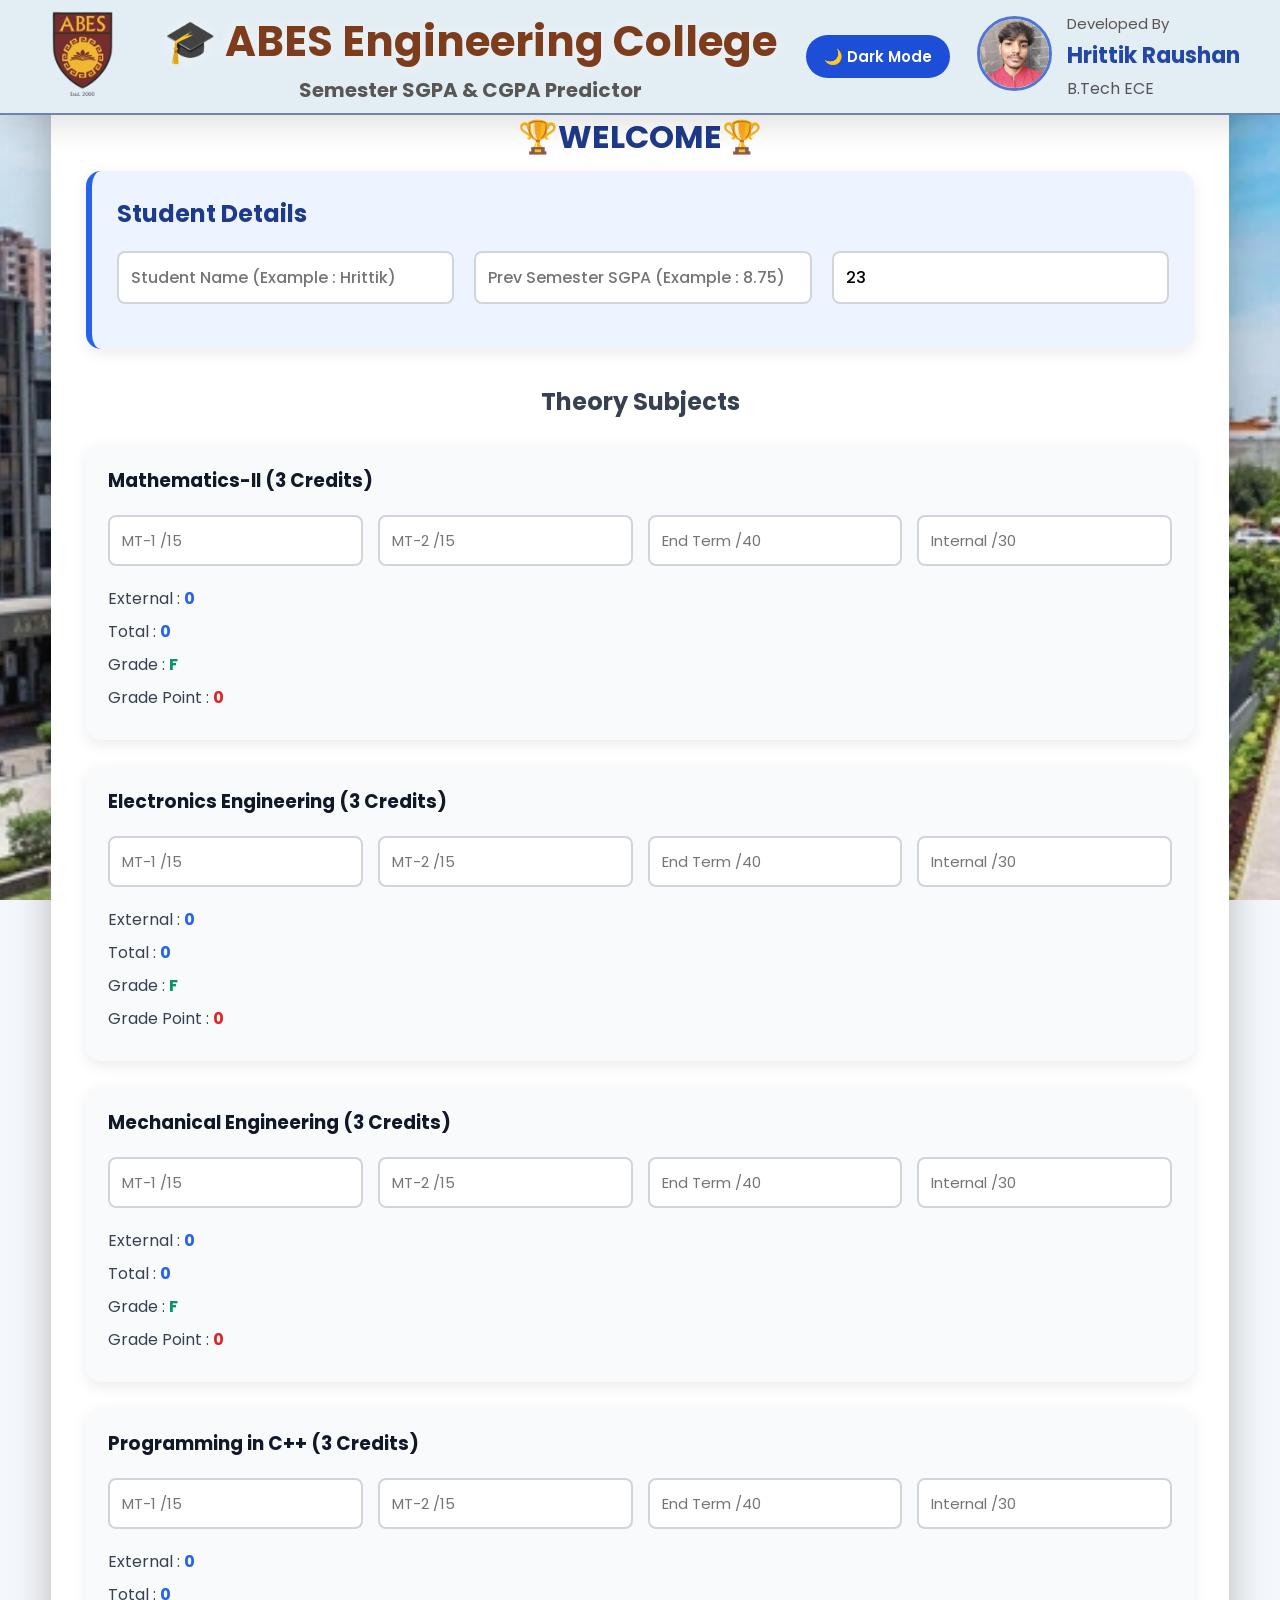
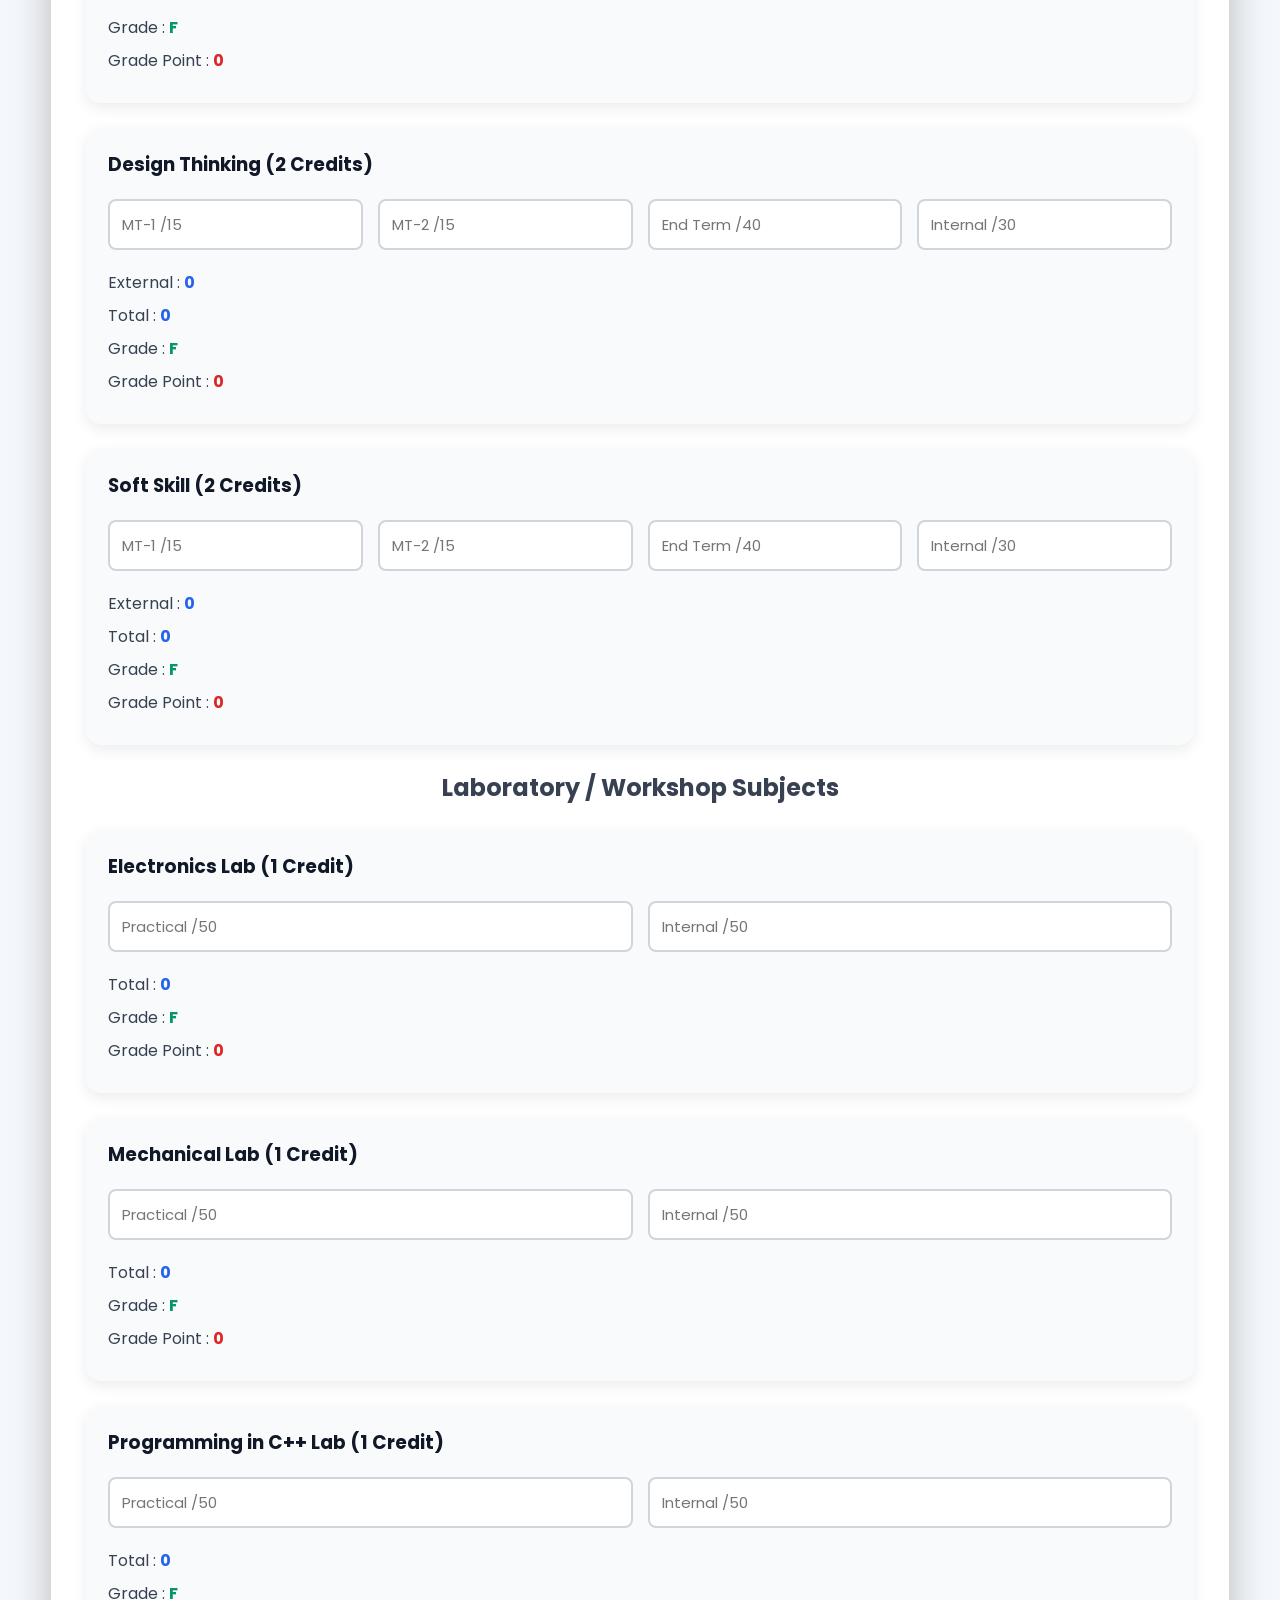
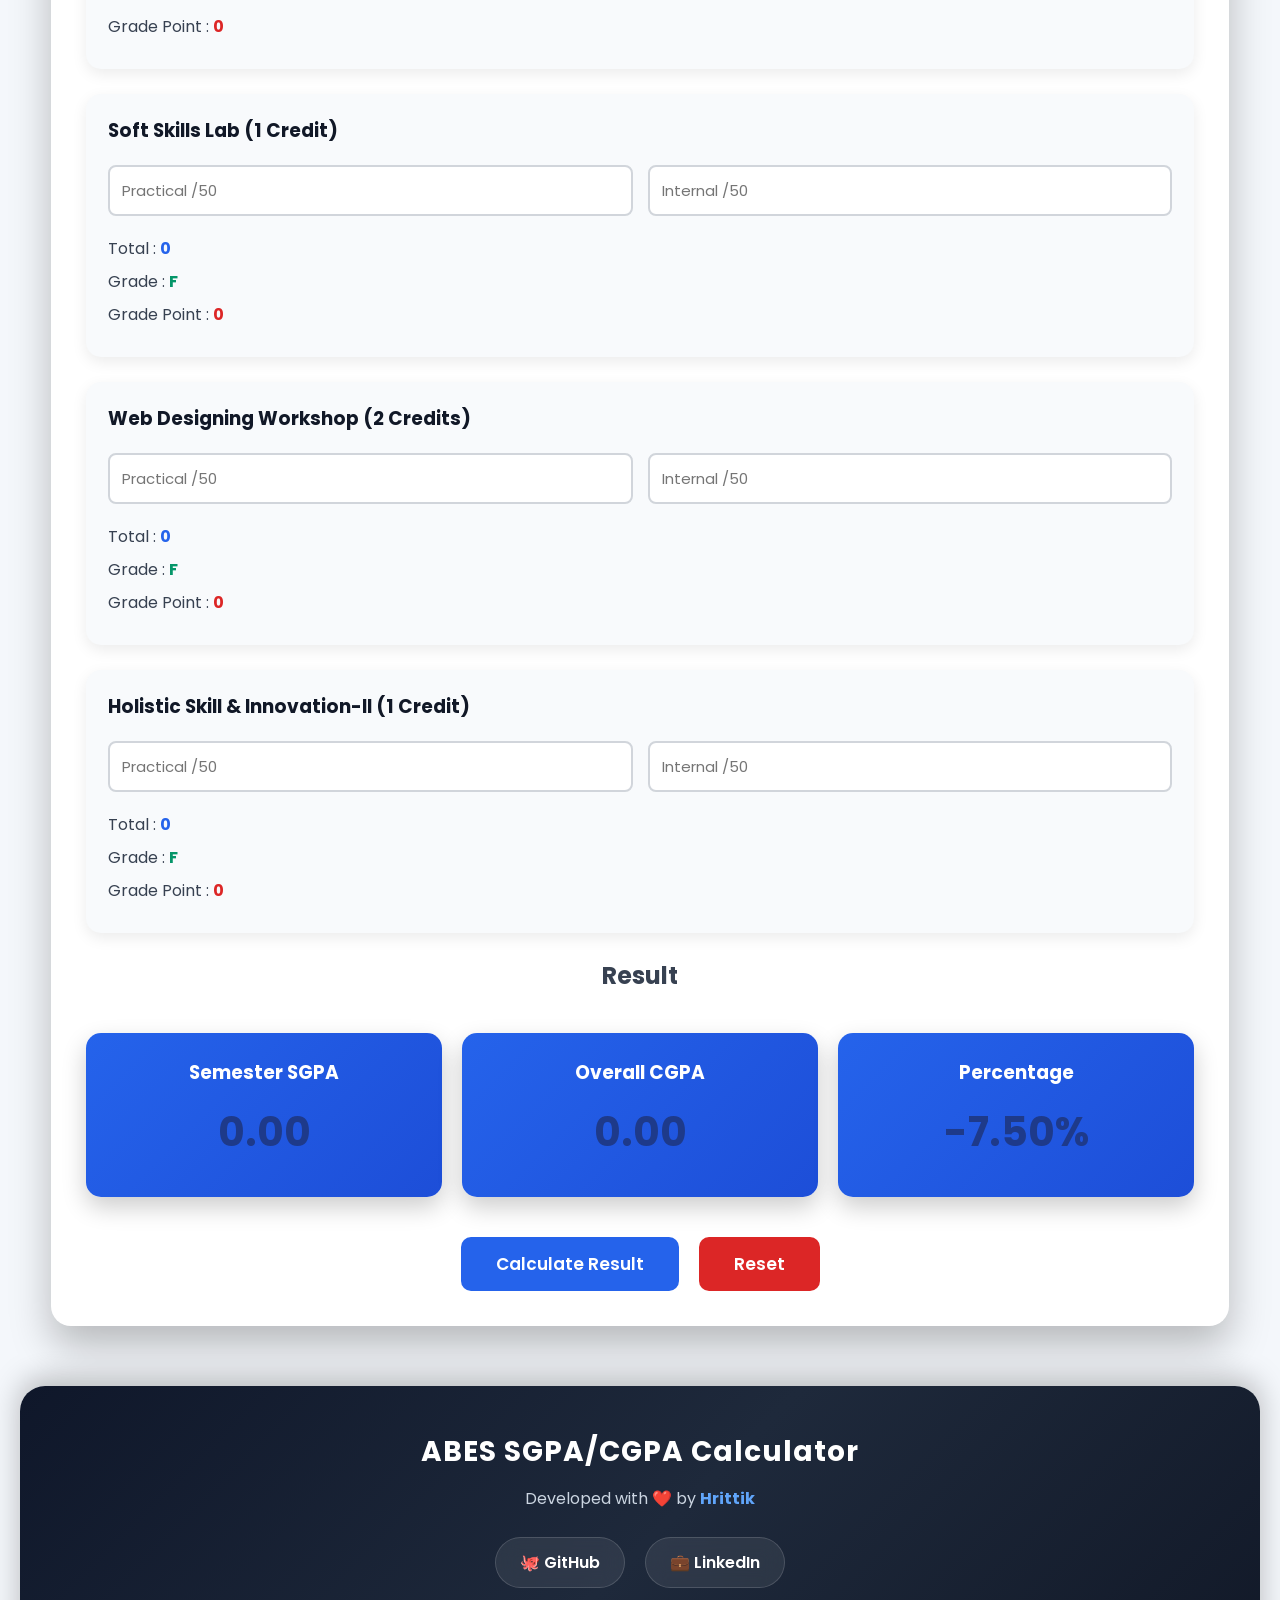
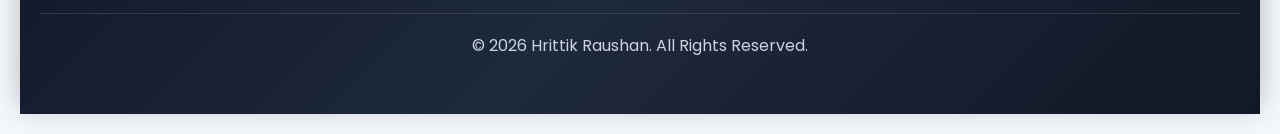
==== commit 3eae4b46: "cgpa calculator" ====
--- a/index.html
+++ b/index.html
@@ -74,7 +74,7 @@
 <div class="container">
 
 <h1>🎓 ABES Engineering College</h1>
-<h1>    🤩WELCOME🤩    </h1>
+<h1>    🏆WELCOME🏆   </h1>
 
 <!-- <h2>Semester SGPA & CGPA Predictor</h2> -->
 
--- a/style.css
+++ b/style.css
@@ -22,37 +22,83 @@
 
 .top-header{
     position: fixed;
-    top: 0;
-    left: 0;
-
-    width: 100%;
-    height: 115px;
-
-    display: flex;
-    flex-wrap: wrap;
-    justify-content: space-between;
-    align-items: center;
-
-    padding: 15px 40px;
-
-    background: rgba(255,255,255,0.96);
-    backdrop-filter: blur(10px);
-
-    box-shadow: 0 5px 20px rgba(0,0,0,0.15);
-
-    z-index: 9999;
-
-    box-sizing: border-box;
-}
+    top:0;
+    left:0;
+
+    width:100%;
+    height:115px;
+
+    display:flex;
+    justify-content:space-between;
+    align-items:center;
+
+    padding:15px 40px;
+
+    background:#e3eef4;
+    border-bottom:2px solid #6f83af;
+
+    box-shadow:0 10px 30px rgba(0,0,0,.12);
+
+    z-index:9999;
+
+    box-sizing:border-box;
+
+    flex-direction:row;
+
+    gap:20px;
+}
+@media screen and (max-width:768px){
+
 .top-header{
 
-    background:#e3eef4;
-
-    border-bottom:2px solid #6f83af;
-
-    box-shadow:0 10px 30px rgba(0,0,0,.12);
-
-}
+    position:relative;
+
+    height:auto;
+
+    flex-direction:column;
+
+    justify-content:center;
+
+    align-items:center;
+
+    padding:20px;
+
+    gap:15px;
+}
+
+.college-info{
+    justify-content:center;
+}
+
+.title-section{
+    text-align:center;
+}
+
+.title-section h1{
+    font-size:28px;
+}
+
+.title-section h3{
+    font-size:18px;
+}
+
+.header-right{
+    display:flex;
+    flex-direction:column;
+    align-items:center;
+    gap:15px;
+}
+
+.developer{
+    flex-direction:column;
+    text-align:center;
+}
+
+}
+
+
+
+
 .college-info img,
 .developer img{
 
@@ -154,7 +200,7 @@
 
 /* Header */
 
-body.dark .top-header{
+body.dark header{
     background:#1b1b1b;
     color:white;
 }
@@ -264,14 +310,7 @@
 }
 @media(max-width:900px){
 
-.top-header{
-
-    flex-direction:column;
-
-    gap:25px;
-
-    text-align:center;
-}
+
 
 .college-info,
 .developer{
@@ -928,7 +967,7 @@
 
 /* ---------- Header ---------- */
 
-body.dark .top-header{
+body.dark header{
 
     background:linear-gradient(135deg,#0f172a,#1e293b);
 
@@ -1122,14 +1161,3 @@
 
 /* ---------- Smooth ---------- */
 
-body,
-.subject-card,
-.student-card,
-.result-card,
-button,
-input,
-.top-header{
-
-    transition:.35s ease;
-
-}
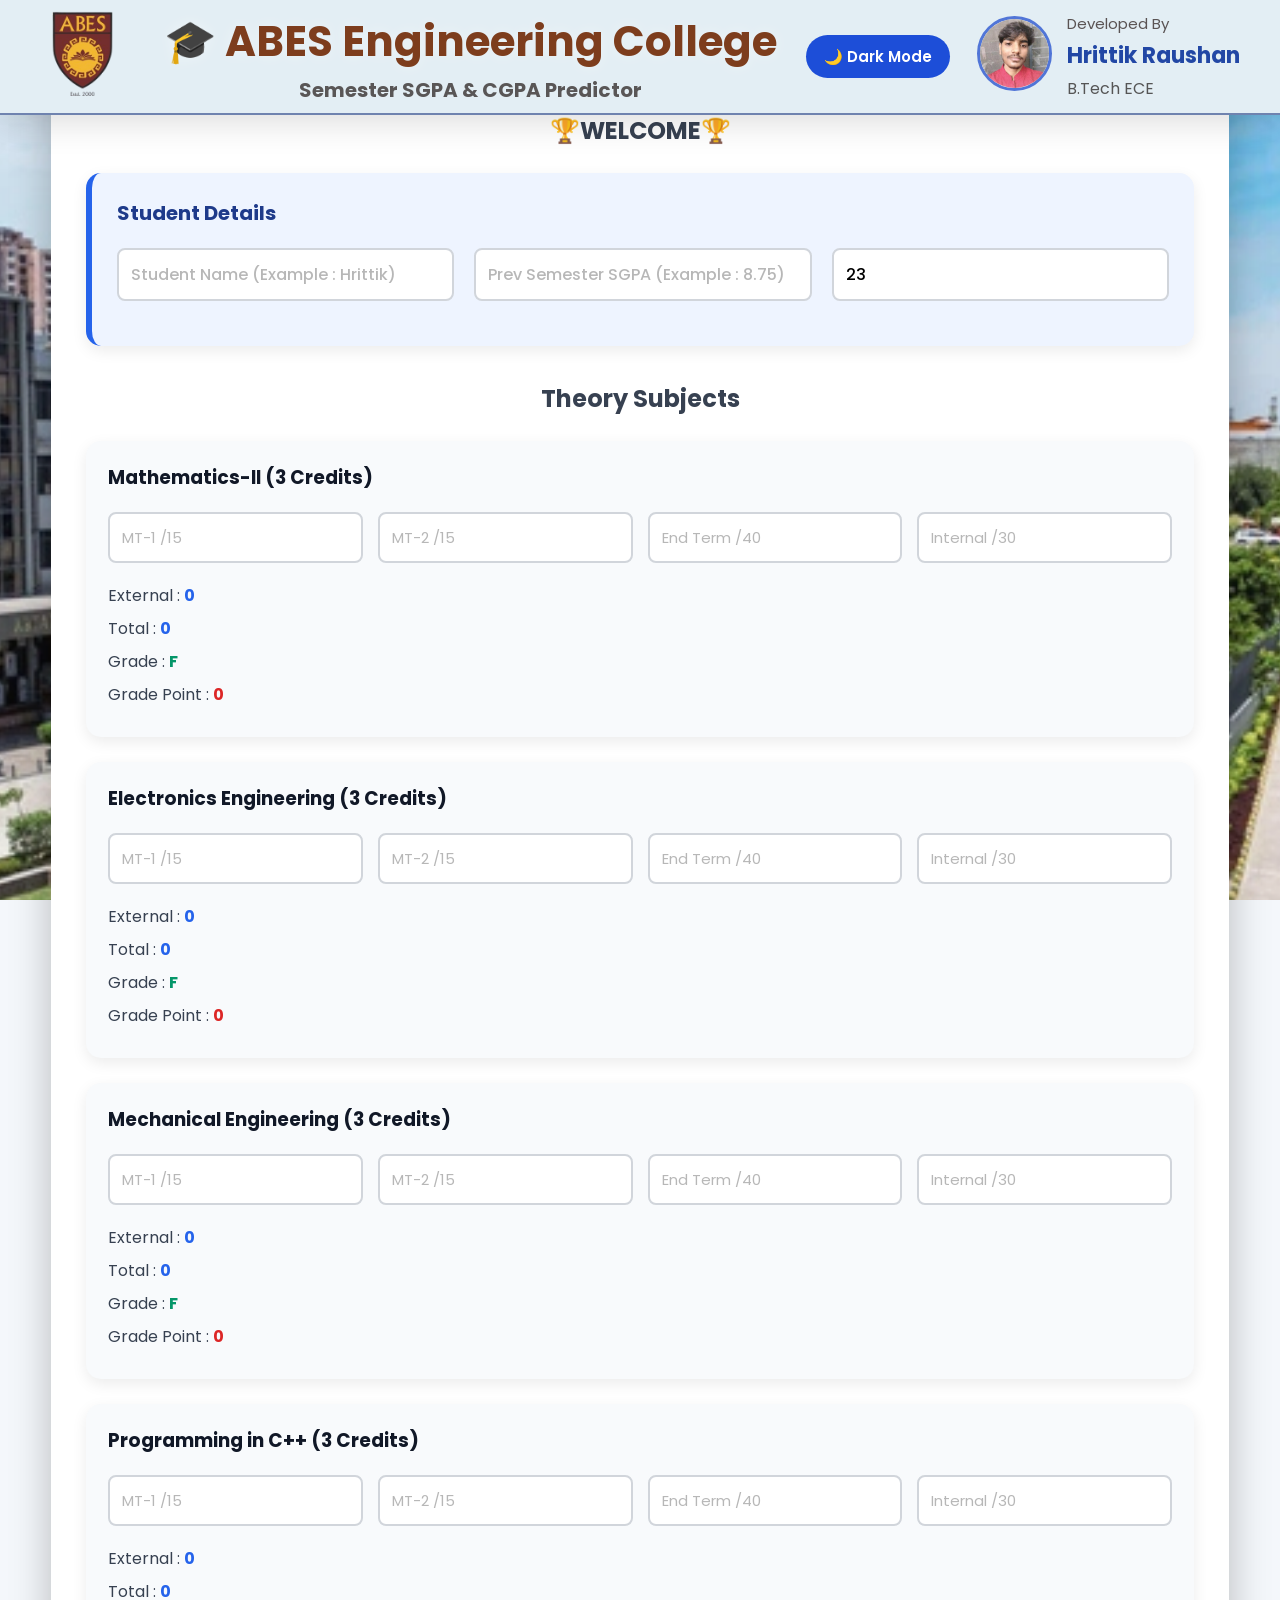
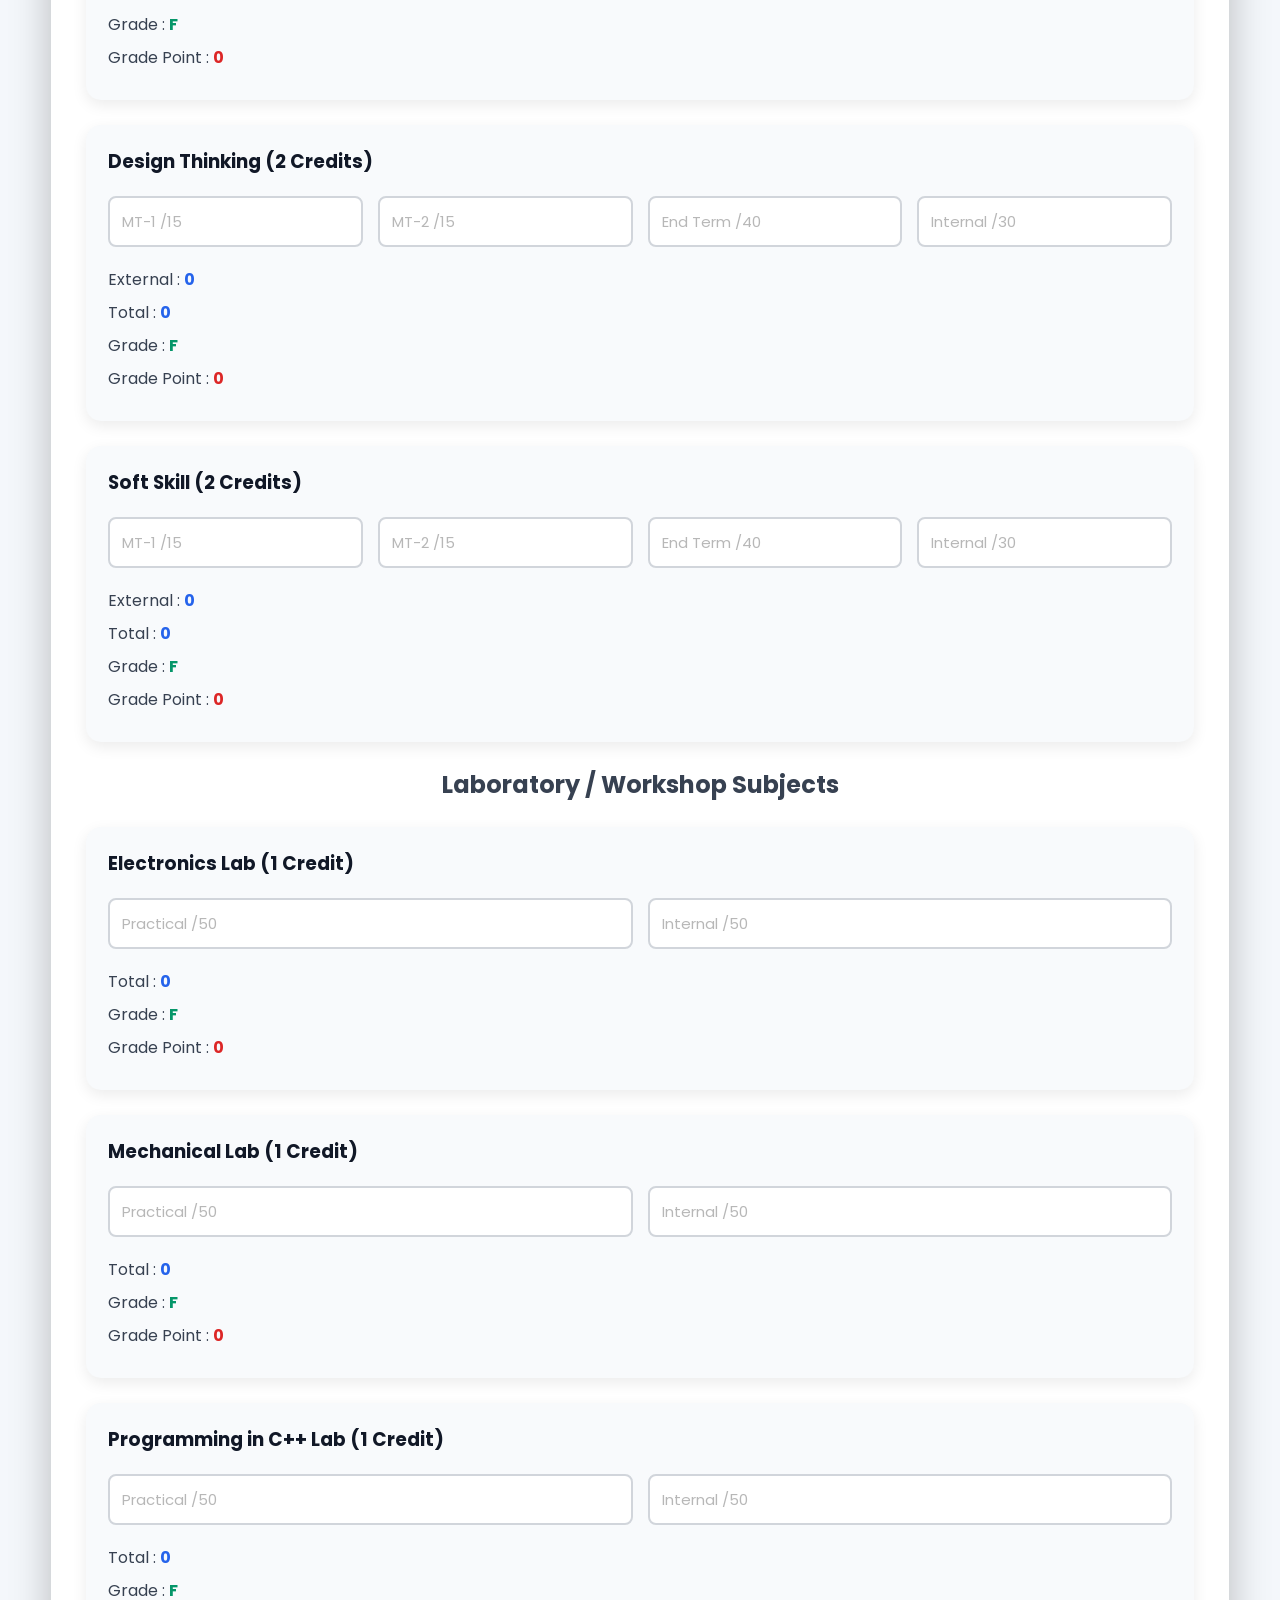
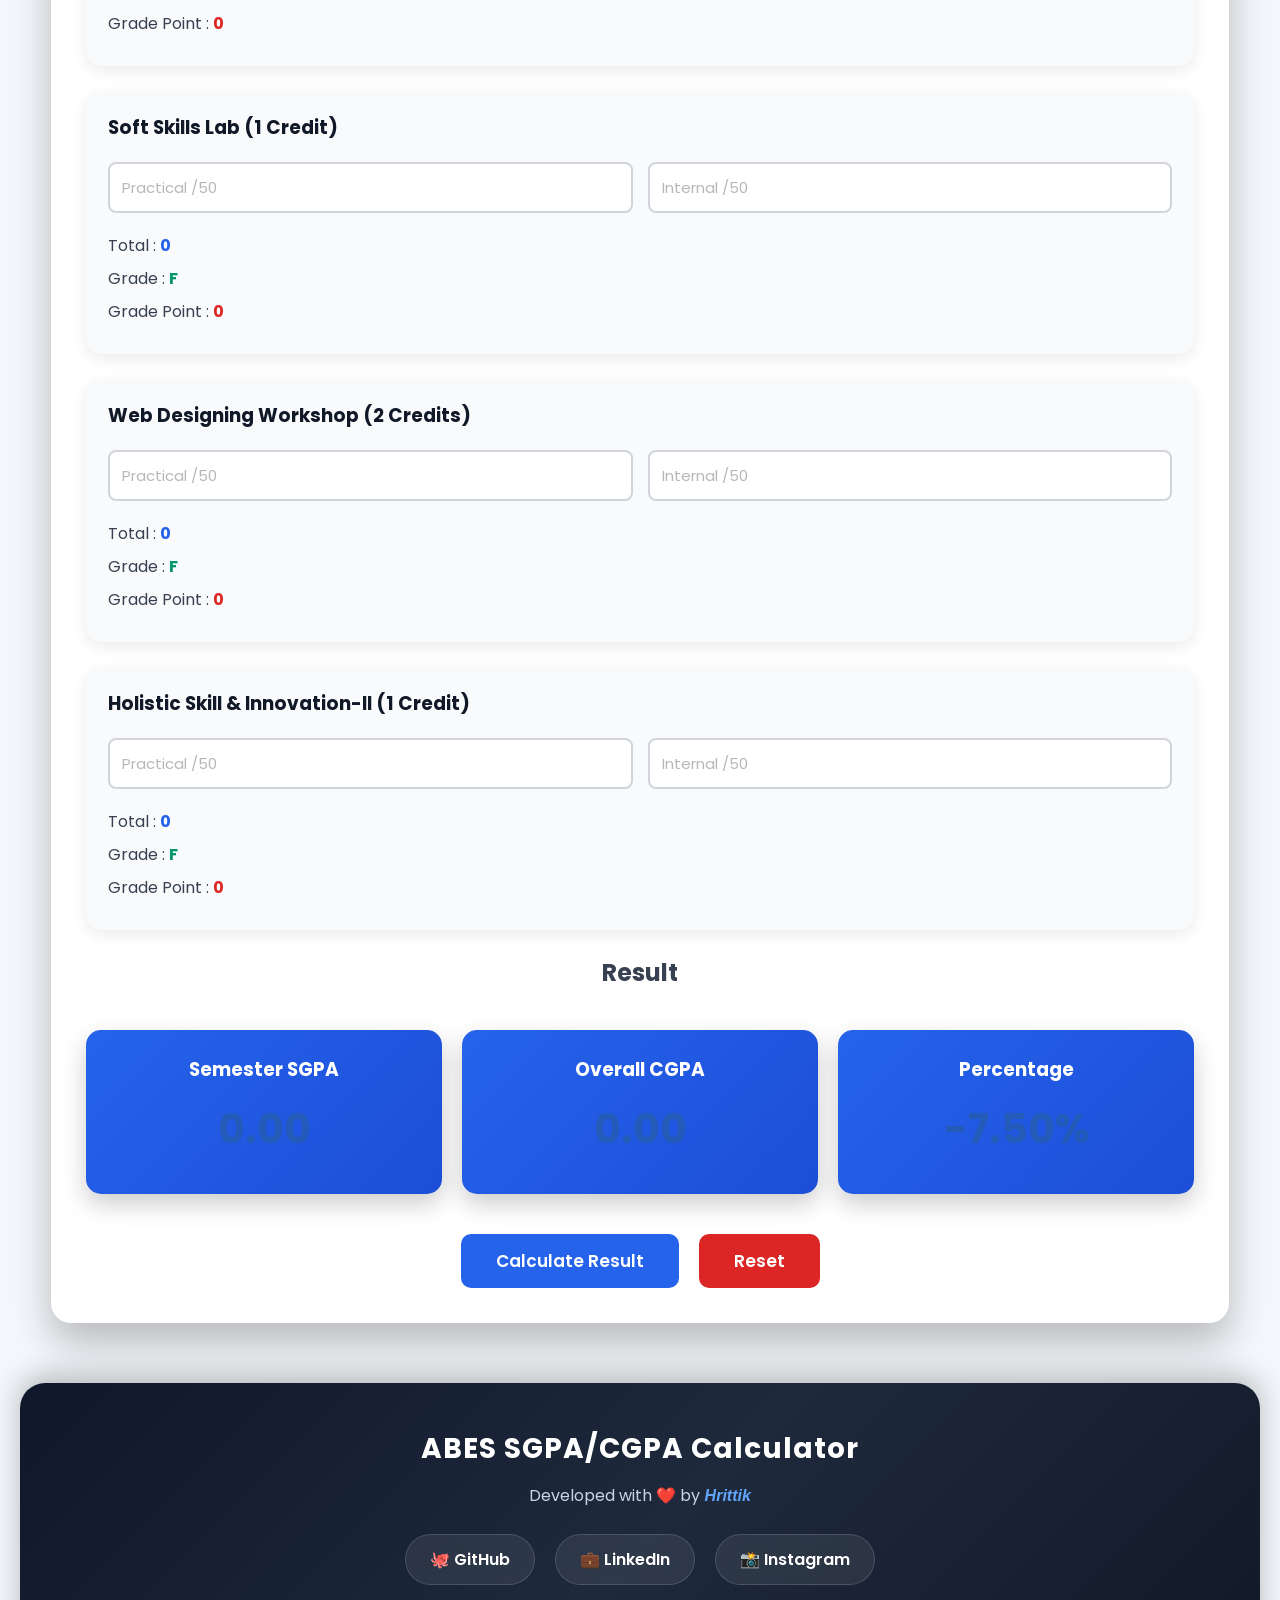
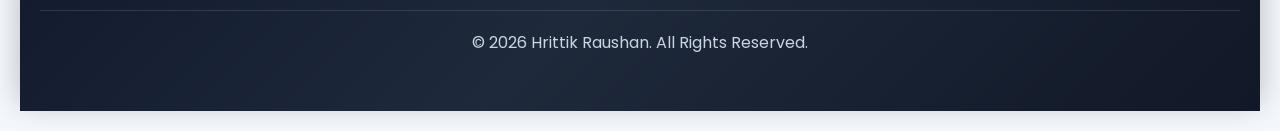
==== commit 988ad42d: "cgpa/sgpa calculator" ====
--- a/index.html
+++ b/index.html
@@ -74,7 +74,7 @@
 <div class="container">
 
 <h1>🎓 ABES Engineering College</h1>
-<h1>    🏆WELCOME🏆   </h1>
+<h2>    🏆WELCOME🏆   </h2>
 
 <!-- <h2>Semester SGPA & CGPA Predictor</h2> -->
 
@@ -480,7 +480,7 @@
 
     <h3>ABES SGPA/CGPA Calculator</h3>
 
-    <p>Developed with ❤️ by <strong>Hrittik</strong></p>
+    <p>Developed with ❤️ by<strong> Hrittik</strong></p>
 
     <div class="footer-links">
 
@@ -491,6 +491,9 @@
         <a href="https://www.linkedin.com/in/hrittik-raushan-a6577b202/" target="_blank">
             💼 LinkedIn
         </a>
+        <a href="https://www.instagram.com/hrittikrr/" target="_blank">
+            📸 Instagram
+        </a>
 
     </div>
 
--- a/style.css
+++ b/style.css
@@ -375,7 +375,7 @@
 
     text-align:center;
 
-    color:#1e3a8a;
+    color:#245ab8;
 
     margin-bottom:10px;
 
@@ -804,6 +804,7 @@
 .student-details h2{
 
     text-align:left;
+    font-size:20px;
 
     margin-bottom:20px;
 
@@ -872,6 +873,8 @@
 
 .footer strong{
     color:#60a5fa;
+    font-weight:600;
+    font-style: italic;
 }
 
 .footer-links{
@@ -1009,7 +1012,18 @@
 body.dark input::placeholder{
 
     color:#cbd5e1;
-
+    font-style: italic;
+
+}
+/* Sabhi input boxes ke placeholder ko light karne ke liye */
+input::placeholder {
+    color: #888888;      /* Color ko light gray karne ke liye */
+    opacity: 0.4;        /* Opacity kam karne ke liye (0.1 se 1.0 ke bich rakhe) */
+}
+
+/* Safari aur Edge browsers ke support ke liye */
+input::-webkit-input-placeholder {
+    opacity: 0.6;
 }
 
 /* ---------- Buttons ---------- */
